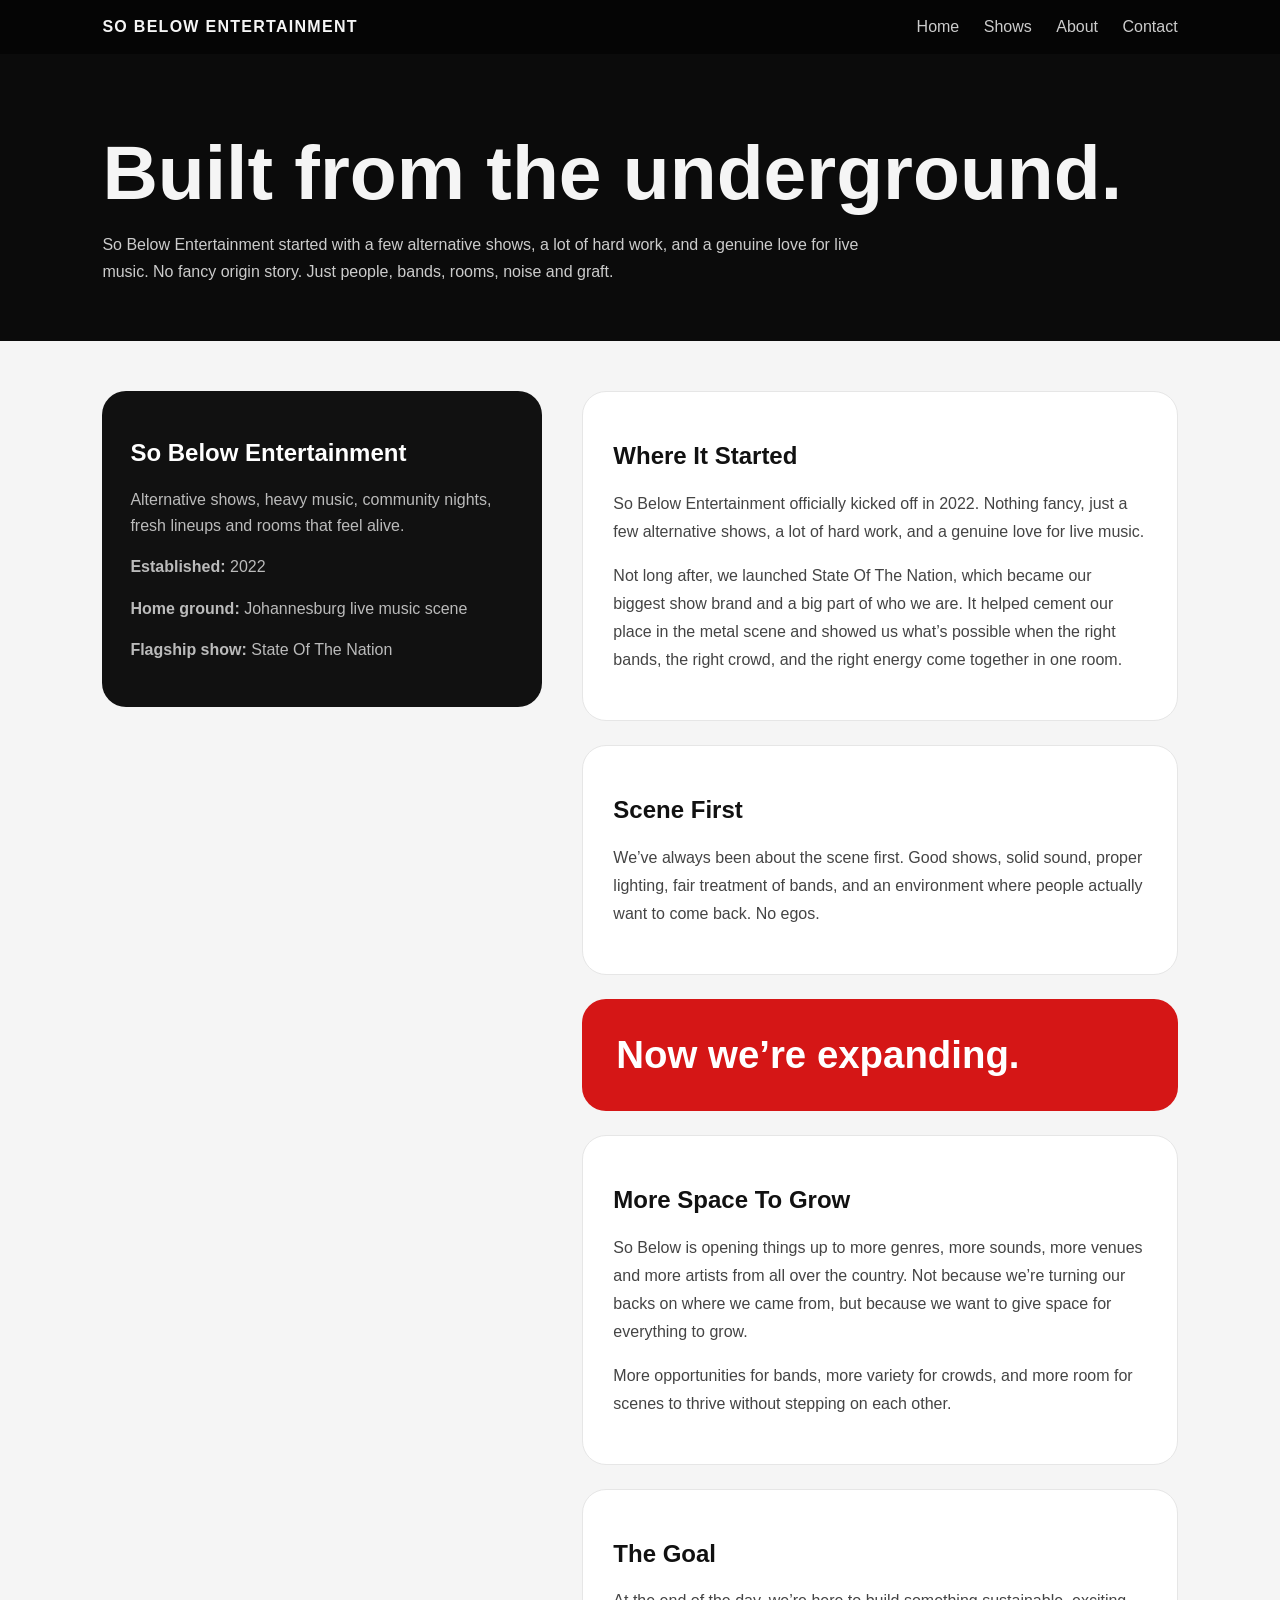
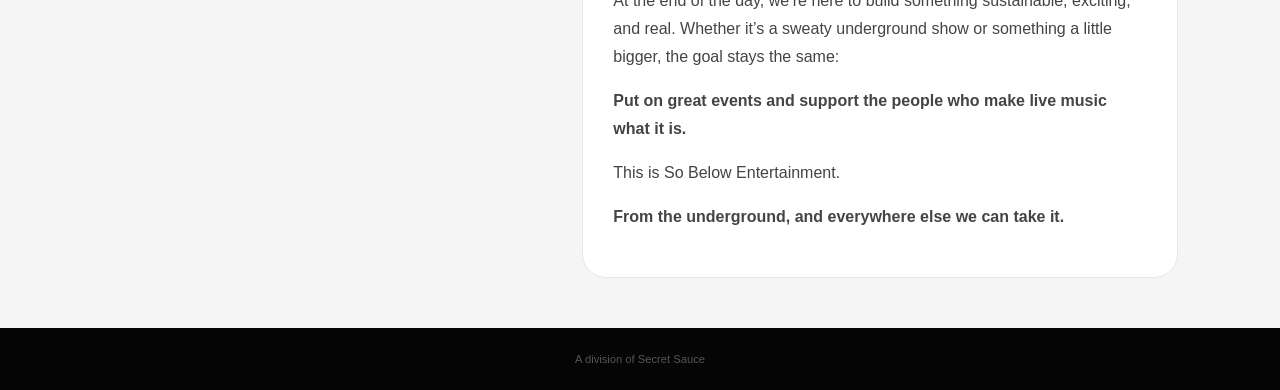
==== about.html @ 7dcecbab "Update about.html" ====
<!DOCTYPE html>
<html lang="en">
<head>
<meta charset="UTF-8">
<meta name="viewport" content="width=device-width, initial-scale=1.0">
<title>About | So Below Entertainment</title>

<link rel="icon" type="image/png" sizes="32x32" href="favicon-32x32.png">
<link rel="icon" type="image/png" sizes="16x16" href="favicon-16x16.png">
<link rel="shortcut icon" href="favicon.ico">

<style>
* { box-sizing: border-box; }

body {
  margin: 0;
  font-family: Arial, Helvetica, sans-serif;
  background: #0b0b0b;
  color: #f5f5f5;
}

.nav {
  padding: 18px 8%;
  display: flex;
  justify-content: space-between;
  align-items: center;
  background: #050505;
}

.nav strong {
  letter-spacing: 0.08em;
}

.nav a {
  color: #ccc;
  margin-left: 20px;
  text-decoration: none;
}

.nav a:hover { color: white; }

.about-hero {
  padding: 80px 8% 40px;
}

.about-hero h1 {
  font-size: clamp(2.5rem, 6vw, 5rem);
  line-height: 1;
  margin: 0 0 20px;
}

.about-hero p {
  max-width: 760px;
  color: #ccc;
  line-height: 1.7;
}

.about-wrap {
  padding: 50px 8%;
  display: grid;
  grid-template-columns: 0.85fr 1.15fr;
  gap: 40px;
  background: #f5f5f5;
  color: #111;
}

.about-side {
  background: #111;
  color: white;
  padding: 28px;
  border-radius: 24px;
  align-self: start;
  position: sticky;
  top: 30px;
}

.about-side p {
  color: #bbb;
  line-height: 1.6;
}

.about-content {
  display: grid;
  gap: 24px;
}

.story-card {
  background: white;
  padding: 30px;
  border-radius: 24px;
  border: 1px solid #e6e6e6;
}

.story-card p {
  color: #444;
  line-height: 1.75;
}

.statement {
  padding: 34px;
  border-radius: 24px;
  background: #d51616;
  color: white;
  font-size: clamp(1.5rem, 3vw, 2.5rem);
  font-weight: 900;
}

.footer {
  padding: 25px 8%;
  background: #050505;
  text-align: center;
}

.secret {
  font-size: 0.7rem;
  color: #555;
}

@media (max-width: 850px) {
  .nav {
    flex-direction: column;
    gap: 10px;
    text-align: center;
    padding: 14px 5%;
  }

  .nav nav {
    display: flex;
    justify-content: center;
    flex-wrap: wrap;
    gap: 12px;
  }

  .nav a {
    margin: 0;
  }

  .about-hero {
    padding: 55px 5% 30px;
  }

  .about-wrap {
    grid-template-columns: 1fr;
    padding: 40px 5%;
  }

  .about-side {
    position: static;
  }

  .story-card {
    padding: 20px;
  }
}
</style>
</head>

<body>

<header class="nav">
  <strong>SO BELOW ENTERTAINMENT</strong>
  <nav>
    <a href="index.html">Home</a>
    <a href="shows.html">Shows</a>
    <a href="about.html">About</a>
    <a href="contact.html">Contact</a>
  </nav>
</header>

<section class="about-hero">
  <h1>Built from the underground.</h1>
  <p>
    So Below Entertainment started with a few alternative shows, a lot of hard work,
    and a genuine love for live music. No fancy origin story. Just people, bands,
    rooms, noise and graft.
  </p>
</section>

<main class="about-wrap">

  <aside class="about-side">
    <h2>So Below Entertainment</h2>
    <p>Alternative shows, heavy music, community nights, fresh lineups and rooms that feel alive.</p>
    <p><strong>Established:</strong> 2022</p>
    <p><strong>Home ground:</strong> Johannesburg live music scene</p>
    <p><strong>Flagship show:</strong> State Of The Nation</p>
  </aside>

  <section class="about-content">

    <article class="story-card">
      <h2>Where It Started</h2>
      <p>
        So Below Entertainment officially kicked off in 2022. Nothing fancy, just a few alternative shows, a lot of hard work, and a genuine love for live music.
      </p>
      <p>
        Not long after, we launched State Of The Nation, which became our biggest show brand and a big part of who we are. It helped cement our place in the metal scene and showed us what’s possible when the right bands, the right crowd, and the right energy come together in one room.
      </p>
    </article>

    <article class="story-card">
      <h2>Scene First</h2>
      <p>
        We’ve always been about the scene first. Good shows, solid sound, proper lighting, fair treatment of bands, and an environment where people actually want to come back. No egos.
      </p>
    </article>

    <div class="statement">Now we’re expanding.</div>

    <article class="story-card">
      <h2>More Space To Grow</h2>
      <p>
        So Below is opening things up to more genres, more sounds, more venues and more artists from all over the country. Not because we’re turning our backs on where we came from, but because we want to give space for everything to grow.
      </p>
      <p>
        More opportunities for bands, more variety for crowds, and more room for scenes to thrive without stepping on each other.
      </p>
    </article>

    <article class="story-card">
      <h2>The Goal</h2>
      <p>
        At the end of the day, we’re here to build something sustainable, exciting, and real. Whether it’s a sweaty underground show or something a little bigger, the goal stays the same:
      </p>
      <p><strong>Put on great events and support the people who make live music what it is.</strong></p>
      <p>This is So Below Entertainment.</p>
      <p><strong>From the underground, and everywhere else we can take it.</strong></p>
    </article>

  </section>

</main>

<footer class="footer">
  <div class="secret">A division of Secret Sauce</div>
</footer>

</body>
</html>
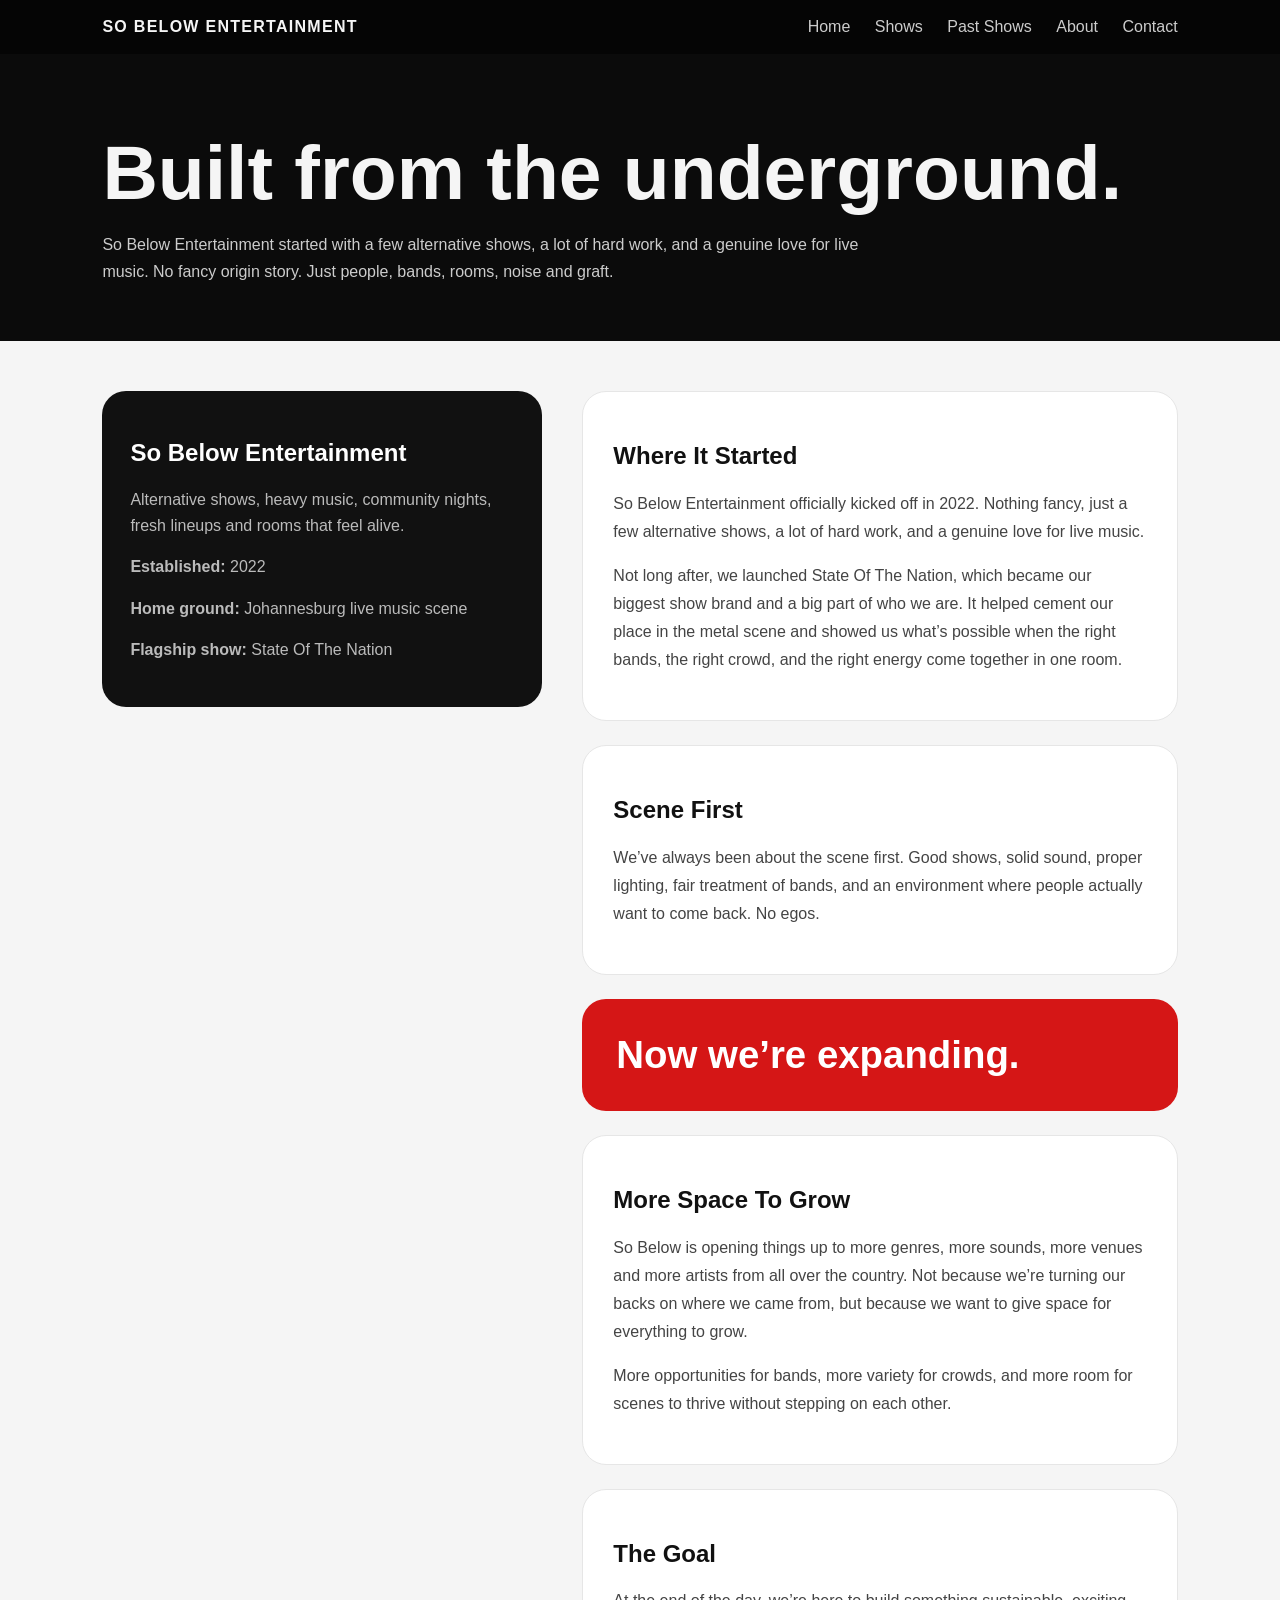
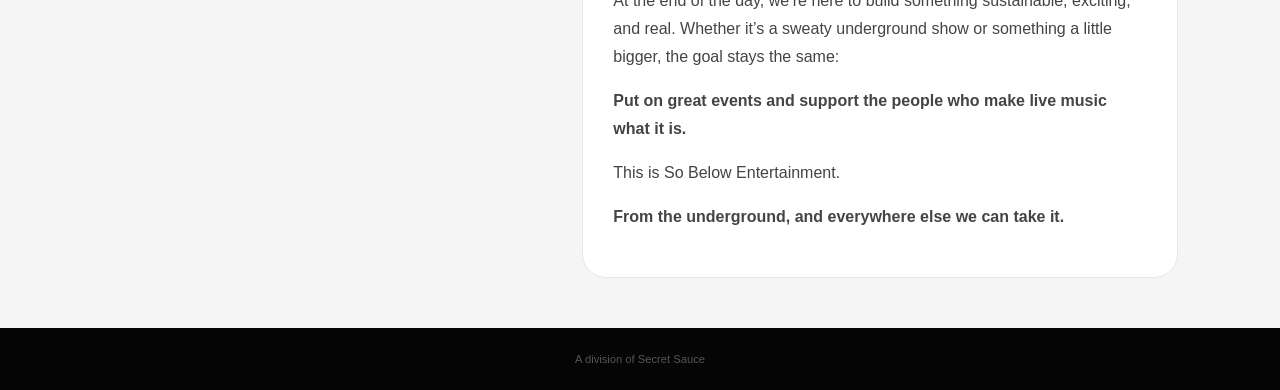
==== commit 63cbb919: "Update about.html" ====
--- a/about.html
+++ b/about.html
@@ -162,6 +162,7 @@
   <nav>
     <a href="index.html">Home</a>
     <a href="shows.html">Shows</a>
+    <a href="past-shows.html">Past Shows</a>
     <a href="about.html">About</a>
     <a href="contact.html">Contact</a>
   </nav>
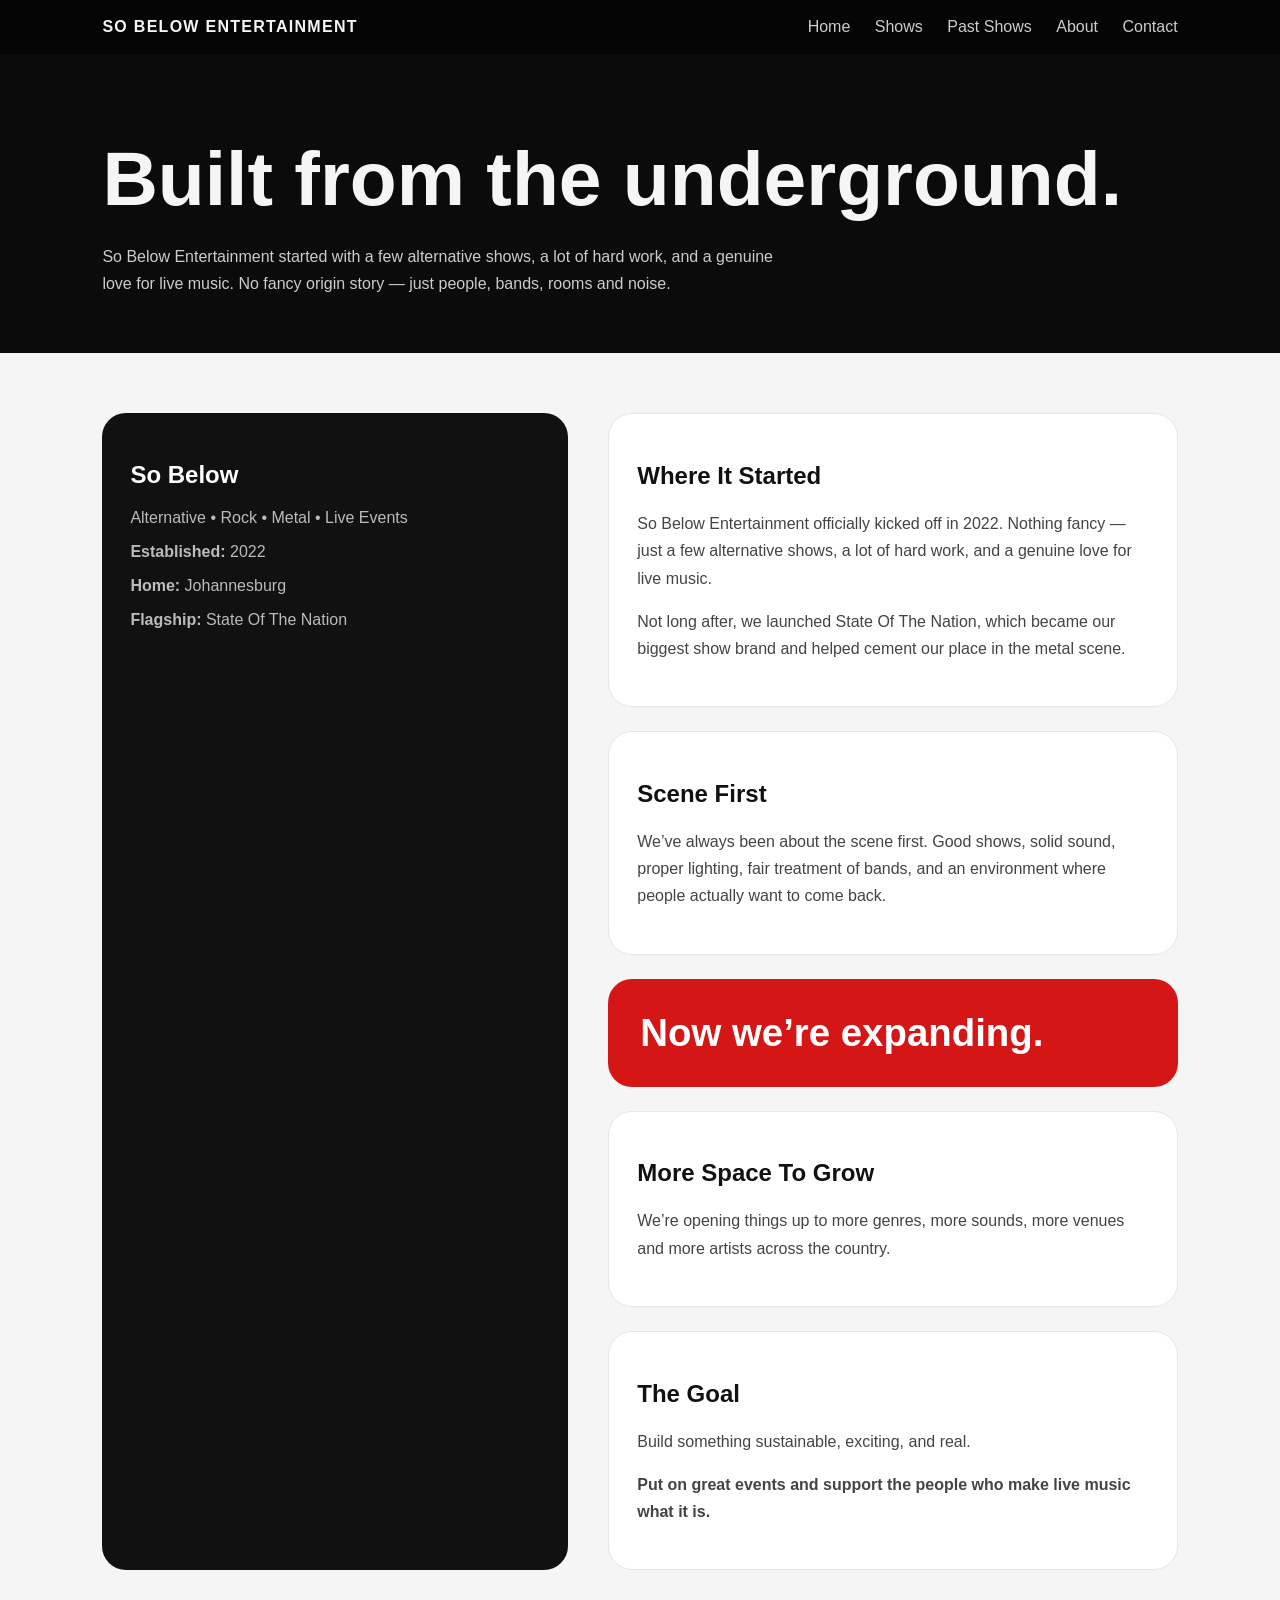
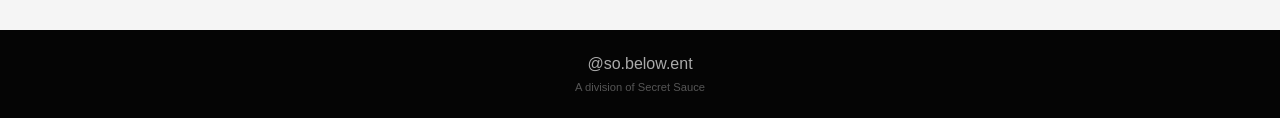
==== commit a70fa7ea: "Update about.html" ====
--- a/about.html
+++ b/about.html
@@ -5,9 +5,9 @@
 <meta name="viewport" content="width=device-width, initial-scale=1.0">
 <title>About | So Below Entertainment</title>
 
+<meta name="description" content="So Below Entertainment is a Johannesburg-based live music promoter focused on alternative, rock and metal events.">
+
 <link rel="icon" type="image/png" sizes="32x32" href="favicon-32x32.png">
-<link rel="icon" type="image/png" sizes="16x16" href="favicon-16x16.png">
-<link rel="shortcut icon" href="favicon.ico">
 
 <style>
 * { box-sizing: border-box; }
@@ -27,9 +27,7 @@
   background: #050505;
 }
 
-.nav strong {
-  letter-spacing: 0.08em;
-}
+.nav strong { letter-spacing: 0.08em; }
 
 .nav a {
   color: #ccc;
@@ -39,118 +37,104 @@
 
 .nav a:hover { color: white; }
 
-.about-hero {
+.hero {
   padding: 80px 8% 40px;
 }
 
-.about-hero h1 {
+.hero h1 {
   font-size: clamp(2.5rem, 6vw, 5rem);
-  line-height: 1;
   margin: 0 0 20px;
 }
 
-.about-hero p {
-  max-width: 760px;
+.hero p {
+  max-width: 700px;
   color: #ccc;
   line-height: 1.7;
 }
 
-.about-wrap {
-  padding: 50px 8%;
-  display: grid;
-  grid-template-columns: 0.85fr 1.15fr;
-  gap: 40px;
+.wrap {
+  padding: 60px 8%;
   background: #f5f5f5;
   color: #111;
-}
-
-.about-side {
+  display: grid;
+  grid-template-columns: 0.9fr 1.1fr;
+  gap: 40px;
+}
+
+.side {
   background: #111;
   color: white;
   padding: 28px;
   border-radius: 24px;
-  align-self: start;
   position: sticky;
   top: 30px;
 }
 
-.about-side p {
-  color: #bbb;
-  line-height: 1.6;
-}
-
-.about-content {
+.side p { color: #bbb; }
+
+.content {
   display: grid;
   gap: 24px;
 }
 
-.story-card {
+.card {
   background: white;
-  padding: 30px;
+  padding: 28px;
   border-radius: 24px;
   border: 1px solid #e6e6e6;
 }
 
-.story-card p {
+.card p {
   color: #444;
-  line-height: 1.75;
+  line-height: 1.7;
 }
 
 .statement {
-  padding: 34px;
-  border-radius: 24px;
   background: #d51616;
   color: white;
+  padding: 32px;
+  border-radius: 24px;
   font-size: clamp(1.5rem, 3vw, 2.5rem);
   font-weight: 900;
 }
 
 .footer {
-  padding: 25px 8%;
+  padding: 25px;
   background: #050505;
   text-align: center;
+}
+
+.footer a {
+  color: #aaa;
+  text-decoration: none;
 }
 
 .secret {
   font-size: 0.7rem;
   color: #555;
-}
-
-@media (max-width: 850px) {
+  margin-top: 8px;
+}
+
+@media(max-width:850px){
   .nav {
     flex-direction: column;
     gap: 10px;
     text-align: center;
-    padding: 14px 5%;
   }
 
   .nav nav {
     display: flex;
+    flex-wrap: wrap;
     justify-content: center;
-    flex-wrap: wrap;
-    gap: 12px;
+    gap: 14px;
   }
 
-  .nav a {
-    margin: 0;
-  }
-
-  .about-hero {
-    padding: 55px 5% 30px;
-  }
-
-  .about-wrap {
+  .wrap {
     grid-template-columns: 1fr;
     padding: 40px 5%;
   }
 
-  .about-side {
-    position: static;
-  }
-
-  .story-card {
-    padding: 20px;
-  }
+  .side { position: static; }
 }
 </style>
 </head>
@@ -168,71 +152,69 @@
   </nav>
 </header>
 
-<section class="about-hero">
+<section class="hero">
   <h1>Built from the underground.</h1>
   <p>
     So Below Entertainment started with a few alternative shows, a lot of hard work,
-    and a genuine love for live music. No fancy origin story. Just people, bands,
-    rooms, noise and graft.
+    and a genuine love for live music. No fancy origin story — just people, bands,
+    rooms and noise.
   </p>
 </section>
 
-<main class="about-wrap">
-
-  <aside class="about-side">
-    <h2>So Below Entertainment</h2>
-    <p>Alternative shows, heavy music, community nights, fresh lineups and rooms that feel alive.</p>
+<main class="wrap">
+
+  <aside class="side">
+    <h2>So Below</h2>
+    <p>Alternative • Rock • Metal • Live Events</p>
     <p><strong>Established:</strong> 2022</p>
-    <p><strong>Home ground:</strong> Johannesburg live music scene</p>
-    <p><strong>Flagship show:</strong> State Of The Nation</p>
+    <p><strong>Home:</strong> Johannesburg</p>
+    <p><strong>Flagship:</strong> State Of The Nation</p>
   </aside>
 
-  <section class="about-content">
-
-    <article class="story-card">
+  <section class="content">
+
+    <div class="card">
       <h2>Where It Started</h2>
       <p>
-        So Below Entertainment officially kicked off in 2022. Nothing fancy, just a few alternative shows, a lot of hard work, and a genuine love for live music.
-      </p>
-      <p>
-        Not long after, we launched State Of The Nation, which became our biggest show brand and a big part of who we are. It helped cement our place in the metal scene and showed us what’s possible when the right bands, the right crowd, and the right energy come together in one room.
-      </p>
-    </article>
-
-    <article class="story-card">
+        So Below Entertainment officially kicked off in 2022. Nothing fancy — just a few alternative shows, a lot of hard work, and a genuine love for live music.
+      </p>
+      <p>
+        Not long after, we launched State Of The Nation, which became our biggest show brand and helped cement our place in the metal scene.
+      </p>
+    </div>
+
+    <div class="card">
       <h2>Scene First</h2>
       <p>
-        We’ve always been about the scene first. Good shows, solid sound, proper lighting, fair treatment of bands, and an environment where people actually want to come back. No egos.
-      </p>
-    </article>
-
-    <div class="statement">Now we’re expanding.</div>
-
-    <article class="story-card">
+        We’ve always been about the scene first. Good shows, solid sound, proper lighting, fair treatment of bands, and an environment where people actually want to come back.
+      </p>
+    </div>
+
+    <div class="statement">
+      Now we’re expanding.
+    </div>
+
+    <div class="card">
       <h2>More Space To Grow</h2>
       <p>
-        So Below is opening things up to more genres, more sounds, more venues and more artists from all over the country. Not because we’re turning our backs on where we came from, but because we want to give space for everything to grow.
-      </p>
-      <p>
-        More opportunities for bands, more variety for crowds, and more room for scenes to thrive without stepping on each other.
-      </p>
-    </article>
-
-    <article class="story-card">
+        We’re opening things up to more genres, more sounds, more venues and more artists across the country.
+      </p>
+    </div>
+
+    <div class="card">
       <h2>The Goal</h2>
       <p>
-        At the end of the day, we’re here to build something sustainable, exciting, and real. Whether it’s a sweaty underground show or something a little bigger, the goal stays the same:
+        Build something sustainable, exciting, and real.
       </p>
       <p><strong>Put on great events and support the people who make live music what it is.</strong></p>
-      <p>This is So Below Entertainment.</p>
-      <p><strong>From the underground, and everywhere else we can take it.</strong></p>
-    </article>
+    </div>
 
   </section>
 
 </main>
 
 <footer class="footer">
+  <a href="https://www.instagram.com/so.below.ent/" target="_blank">@so.below.ent</a>
   <div class="secret">A division of Secret Sauce</div>
 </footer>
 
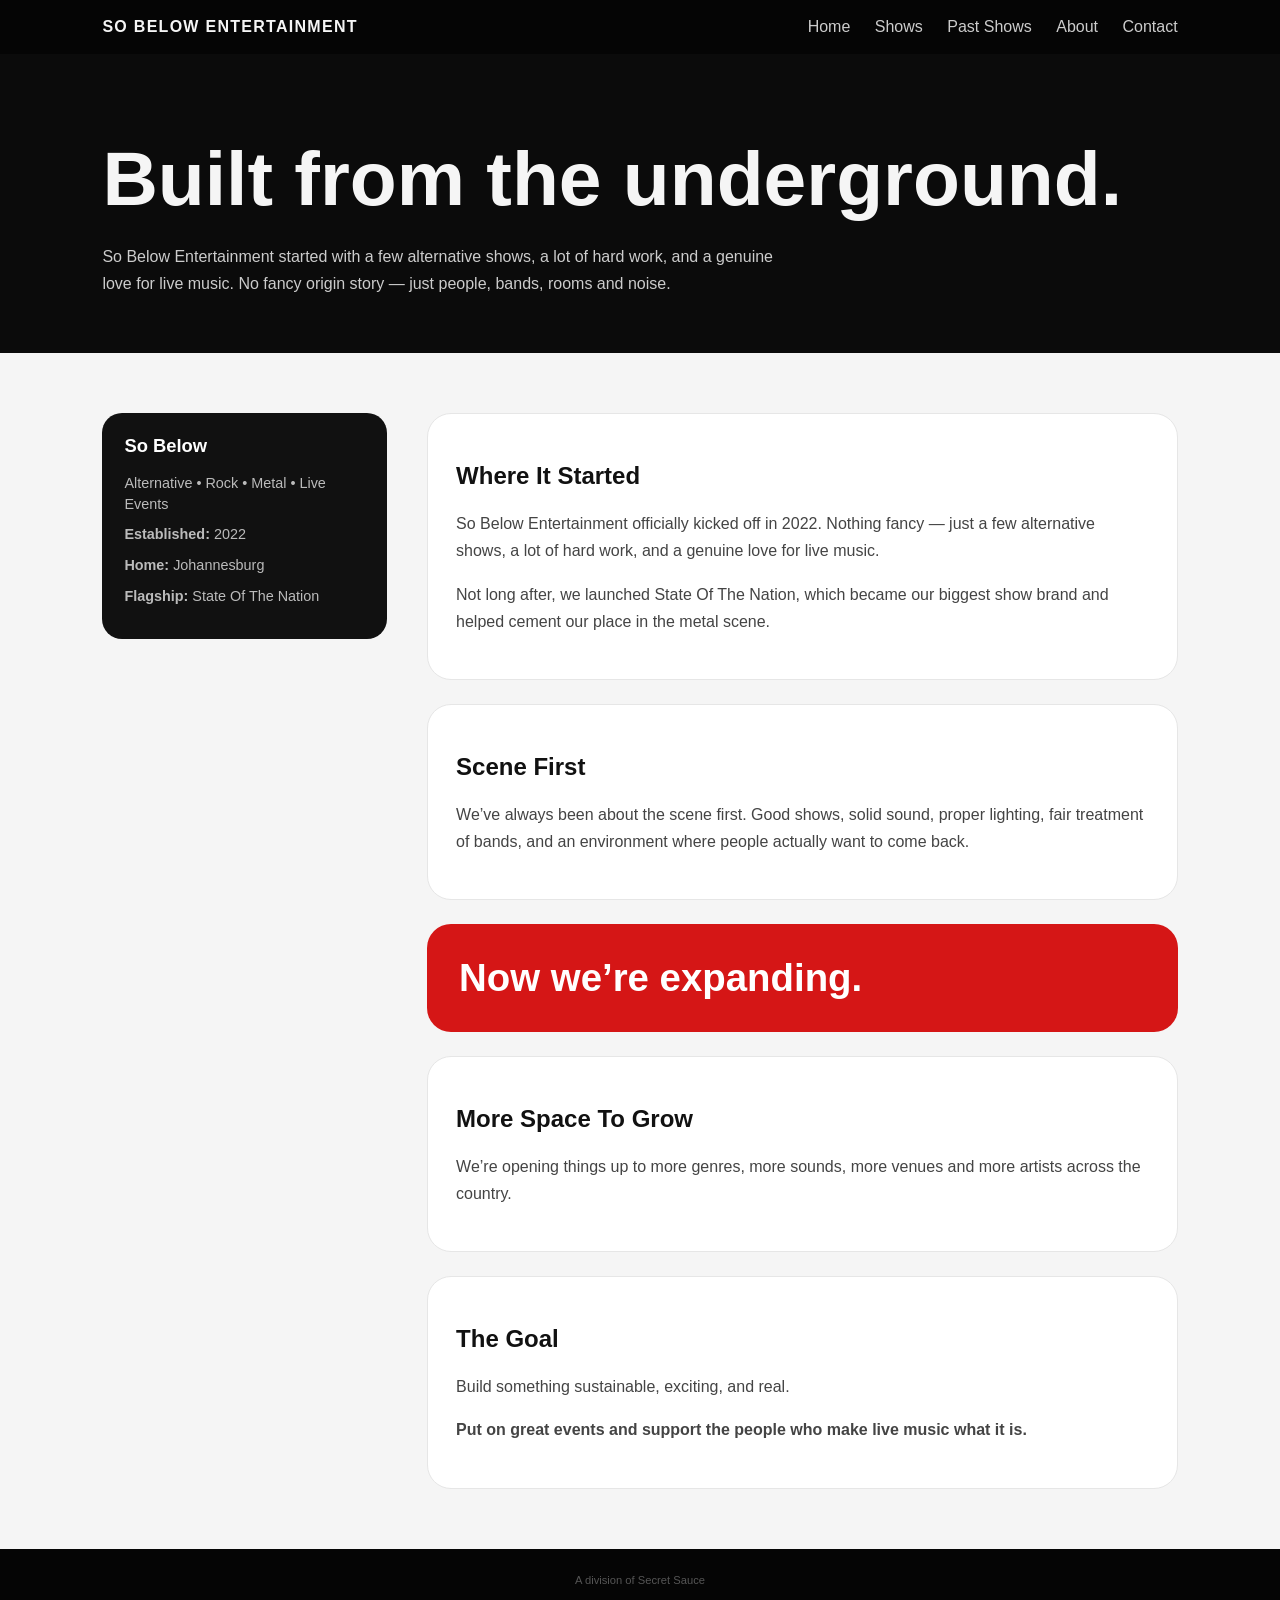
==== commit 8d9df246: "Update about.html" ====
--- a/about.html
+++ b/about.html
@@ -57,20 +57,31 @@
   background: #f5f5f5;
   color: #111;
   display: grid;
-  grid-template-columns: 0.9fr 1.1fr;
+  grid-template-columns: 0.55fr 1.45fr;
   gap: 40px;
 }
 
 .side {
   background: #111;
   color: white;
-  padding: 28px;
-  border-radius: 24px;
+  padding: 22px;
+  border-radius: 20px;
+  align-self: start;
   position: sticky;
   top: 30px;
 }
 
-.side p { color: #bbb; }
+.side h2 {
+  font-size: 1.15rem;
+  margin-top: 0;
+}
+
+.side p {
+  color: #bbb;
+  font-size: 0.9rem;
+  line-height: 1.45;
+  margin: 10px 0;
+}
 
 .content {
   display: grid;
@@ -104,15 +115,9 @@
   text-align: center;
 }
 
-.footer a {
-  color: #aaa;
-  text-decoration: none;
-}
-
 .secret {
   font-size: 0.7rem;
   color: #555;
-  margin-top: 8px;
 }
 
 @media(max-width:850px){
@@ -129,12 +134,22 @@
     gap: 14px;
   }
 
+  .nav a {
+    margin: 0;
+  }
+
+  .hero {
+    padding: 55px 5% 30px;
+  }
+
   .wrap {
     grid-template-columns: 1fr;
     padding: 40px 5%;
   }
 
-  .side { position: static; }
+  .side {
+    position: static;
+  }
 }
 </style>
 </head>
@@ -214,7 +229,6 @@
 </main>
 
 <footer class="footer">
-  <a href="https://www.instagram.com/so.below.ent/" target="_blank">@so.below.ent</a>
   <div class="secret">A division of Secret Sauce</div>
 </footer>
 
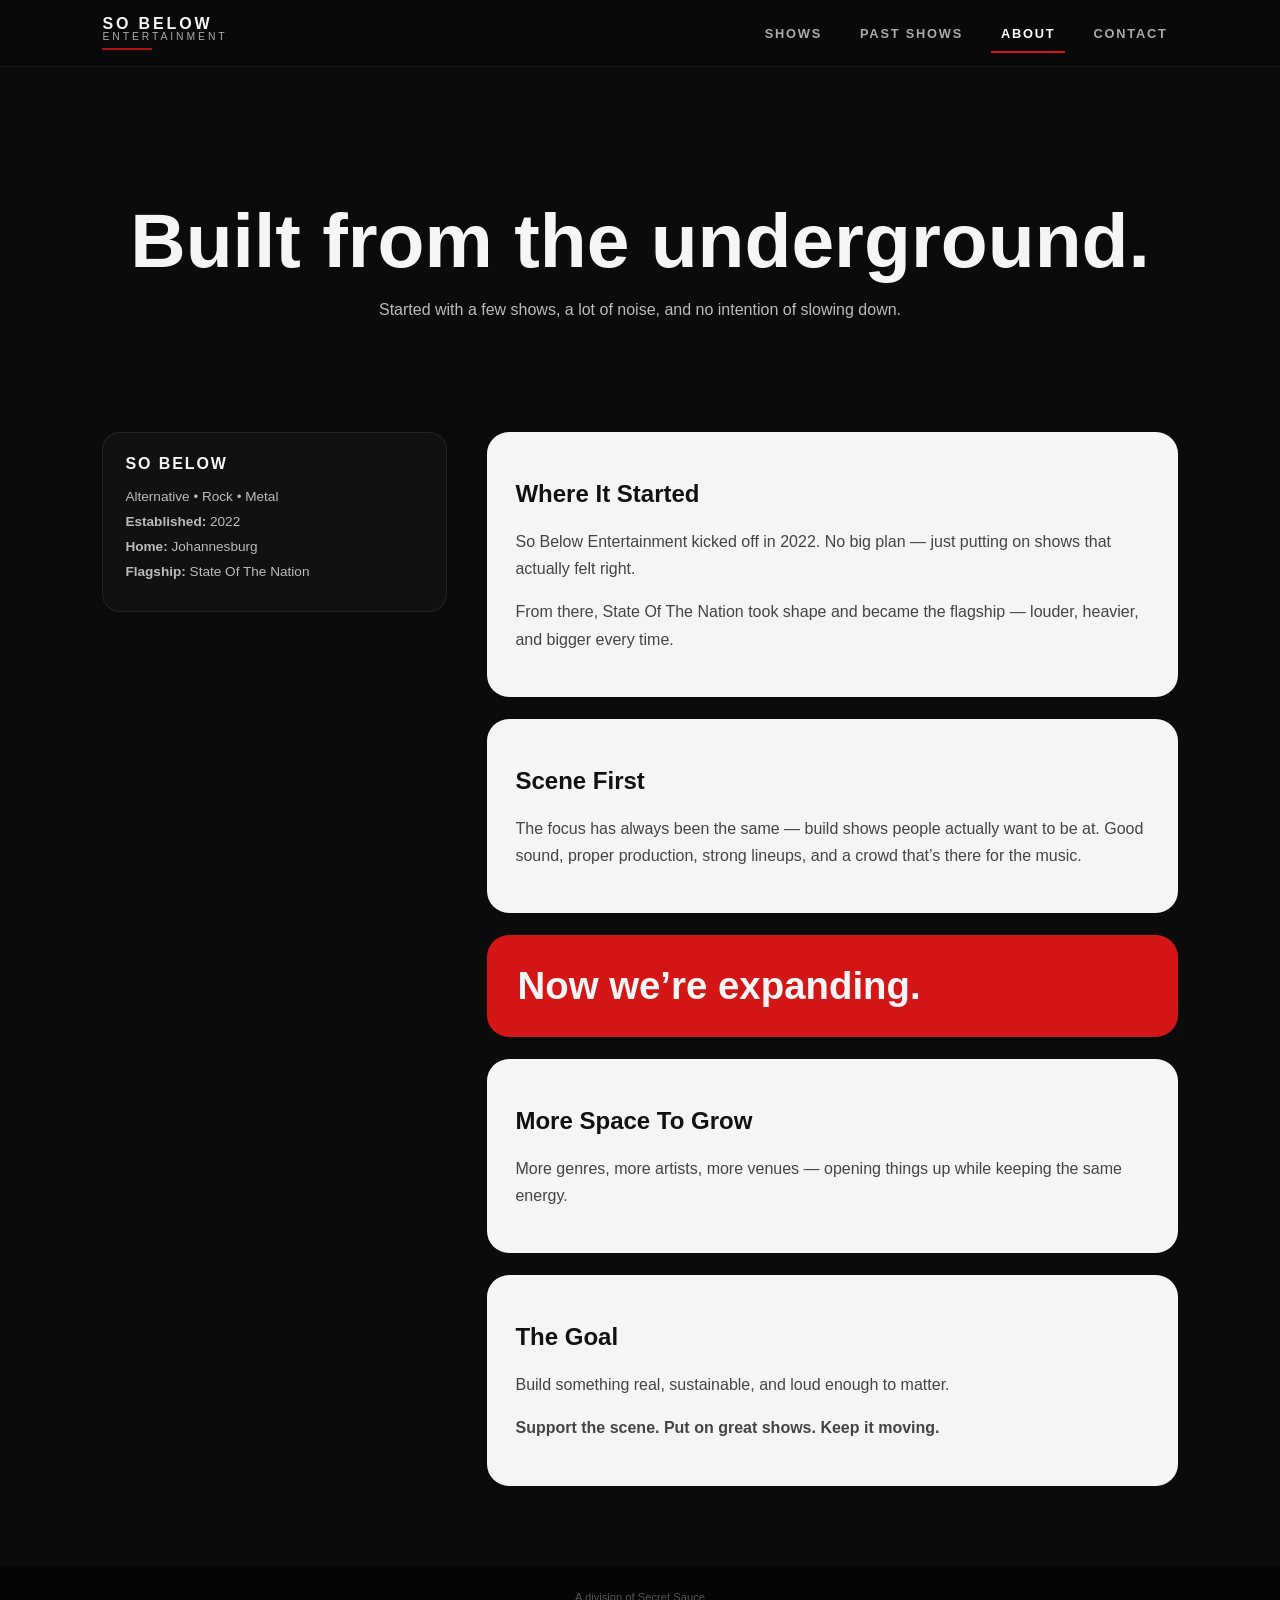
==== commit abced850: "Update about.html" ====
--- a/about.html
+++ b/about.html
@@ -19,80 +19,155 @@
   color: #f5f5f5;
 }
 
+/* NAV */
 .nav {
-  padding: 18px 8%;
+  position: fixed;
+  top: 0;
+  width: 100%;
+  padding: 16px 8%;
   display: flex;
   justify-content: space-between;
   align-items: center;
-  background: #050505;
-}
-
-.nav strong { letter-spacing: 0.08em; }
+
+  background: rgba(10,10,10,0.85);
+  backdrop-filter: blur(10px);
+  border-bottom: 1px solid rgba(255,255,255,0.06);
+
+  z-index: 100;
+}
+
+.brand {
+  display: flex;
+  flex-direction: column;
+  line-height: 1;
+  cursor: pointer;
+}
+
+.brand .so {
+  font-size: 1rem;
+  letter-spacing: 0.18em;
+  font-weight: 900;
+}
+
+.brand .ent {
+  font-size: 0.65rem;
+  letter-spacing: 0.28em;
+  color: #aaa;
+}
+
+.brand::after {
+  content: "";
+  margin-top: 6px;
+  width: 40%;
+  height: 2px;
+  background: #d51616;
+  opacity: 0.8;
+}
+
+.nav nav {
+  display: flex;
+  gap: 18px;
+}
 
 .nav a {
-  color: #ccc;
-  margin-left: 20px;
+  position: relative;
+  padding: 8px 10px;
+  color: #aaa;
   text-decoration: none;
-}
-
-.nav a:hover { color: white; }
-
+  font-size: 0.8rem;
+  letter-spacing: 0.14em;
+  text-transform: uppercase;
+  font-weight: 700;
+  transition: 0.2s ease;
+}
+
+.nav a::after {
+  content: "";
+  position: absolute;
+  left: 0;
+  bottom: -4px;
+  width: 0%;
+  height: 2px;
+  background: #d51616;
+  transition: 0.25s ease;
+}
+
+.nav a:hover {
+  color: white;
+}
+
+.nav a:hover::after {
+  width: 100%;
+}
+
+.nav a.active {
+  color: white;
+}
+
+.nav a.active::after {
+  width: 100%;
+}
+
+/* HERO */
 .hero {
-  padding: 80px 8% 40px;
+  padding: 140px 8% 60px;
+  text-align: center;
 }
 
 .hero h1 {
-  font-size: clamp(2.5rem, 6vw, 5rem);
-  margin: 0 0 20px;
+  font-size: clamp(2.8rem, 6vw, 5rem);
+  margin-bottom: 20px;
+  line-height: 0.95;
 }
 
 .hero p {
   max-width: 700px;
-  color: #ccc;
-  line-height: 1.7;
-}
-
+  margin: auto;
+  color: #bbb;
+  line-height: 1.6;
+}
+
+/* CONTENT */
 .wrap {
-  padding: 60px 8%;
+  padding: 50px 8% 80px;
+  display: grid;
+  grid-template-columns: 1fr 2fr;
+  gap: 40px;
+}
+
+/* SIDE BLOCK (FIXED SMALLER) */
+.side {
+  background: #111;
+  padding: 22px;
+  border-radius: 18px;
+  border: 1px solid rgba(255,255,255,0.08);
+  height: fit-content;
+}
+
+.side h3 {
+  margin-top: 0;
+  font-size: 1rem;
+  letter-spacing: 0.12em;
+  text-transform: uppercase;
+}
+
+.side p {
+  color: #bbb;
+  font-size: 0.85rem;
+  margin: 10px 0;
+}
+
+/* MAIN CONTENT */
+.content {
+  display: grid;
+  gap: 22px;
+}
+
+.card {
   background: #f5f5f5;
   color: #111;
-  display: grid;
-  grid-template-columns: 0.55fr 1.45fr;
-  gap: 40px;
-}
-
-.side {
-  background: #111;
-  color: white;
-  padding: 22px;
-  border-radius: 20px;
-  align-self: start;
-  position: sticky;
-  top: 30px;
-}
-
-.side h2 {
-  font-size: 1.15rem;
-  margin-top: 0;
-}
-
-.side p {
-  color: #bbb;
-  font-size: 0.9rem;
-  line-height: 1.45;
-  margin: 10px 0;
-}
-
-.content {
-  display: grid;
-  gap: 24px;
-}
-
-.card {
-  background: white;
   padding: 28px;
-  border-radius: 24px;
-  border: 1px solid #e6e6e6;
+  border-radius: 22px;
 }
 
 .card p {
@@ -100,15 +175,17 @@
   line-height: 1.7;
 }
 
+/* STATEMENT */
 .statement {
   background: #d51616;
-  color: white;
-  padding: 32px;
-  border-radius: 24px;
-  font-size: clamp(1.5rem, 3vw, 2.5rem);
+  padding: 30px;
+  border-radius: 22px;
+  font-size: clamp(1.6rem, 3vw, 2.6rem);
   font-weight: 900;
-}
-
+  line-height: 1.1;
+}
+
+/* FOOTER */
 .footer {
   padding: 25px;
   background: #050505;
@@ -120,26 +197,27 @@
   color: #555;
 }
 
+/* MOBILE */
 @media(max-width:850px){
+
   .nav {
     flex-direction: column;
     gap: 10px;
+    padding: 14px 5%;
     text-align: center;
   }
 
+  .brand {
+    align-items: center;
+  }
+
+  .brand::after {
+    width: 60%;
+  }
+
   .nav nav {
-    display: flex;
     flex-wrap: wrap;
     justify-content: center;
-    gap: 14px;
-  }
-
-  .nav a {
-    margin: 0;
-  }
-
-  .hero {
-    padding: 55px 5% 30px;
   }
 
   .wrap {
@@ -147,8 +225,8 @@
     padding: 40px 5%;
   }
 
-  .side {
-    position: static;
+  .hero {
+    padding: 110px 6% 40px;
   }
 }
 </style>
@@ -157,12 +235,15 @@
 <body>
 
 <header class="nav">
-  <strong>SO BELOW ENTERTAINMENT</strong>
+  <div class="brand" onclick="location.href='index.html'">
+    <span class="so">SO BELOW</span>
+    <span class="ent">ENTERTAINMENT</span>
+  </div>
+
   <nav>
-    <a href="index.html">Home</a>
     <a href="shows.html">Shows</a>
     <a href="past-shows.html">Past Shows</a>
-    <a href="about.html">About</a>
+    <a href="about.html" class="active">About</a>
     <a href="contact.html">Contact</a>
   </nav>
 </header>
@@ -170,17 +251,15 @@
 <section class="hero">
   <h1>Built from the underground.</h1>
   <p>
-    So Below Entertainment started with a few alternative shows, a lot of hard work,
-    and a genuine love for live music. No fancy origin story — just people, bands,
-    rooms and noise.
+    Started with a few shows, a lot of noise, and no intention of slowing down.
   </p>
 </section>
 
 <main class="wrap">
 
   <aside class="side">
-    <h2>So Below</h2>
-    <p>Alternative • Rock • Metal • Live Events</p>
+    <h3>So Below</h3>
+    <p>Alternative • Rock • Metal</p>
     <p><strong>Established:</strong> 2022</p>
     <p><strong>Home:</strong> Johannesburg</p>
     <p><strong>Flagship:</strong> State Of The Nation</p>
@@ -191,17 +270,18 @@
     <div class="card">
       <h2>Where It Started</h2>
       <p>
-        So Below Entertainment officially kicked off in 2022. Nothing fancy — just a few alternative shows, a lot of hard work, and a genuine love for live music.
-      </p>
-      <p>
-        Not long after, we launched State Of The Nation, which became our biggest show brand and helped cement our place in the metal scene.
+        So Below Entertainment kicked off in 2022. No big plan — just putting on shows that actually felt right.
+      </p>
+      <p>
+        From there, State Of The Nation took shape and became the flagship — louder, heavier, and bigger every time.
       </p>
     </div>
 
     <div class="card">
       <h2>Scene First</h2>
       <p>
-        We’ve always been about the scene first. Good shows, solid sound, proper lighting, fair treatment of bands, and an environment where people actually want to come back.
+        The focus has always been the same — build shows people actually want to be at.
+        Good sound, proper production, strong lineups, and a crowd that’s there for the music.
       </p>
     </div>
 
@@ -212,16 +292,16 @@
     <div class="card">
       <h2>More Space To Grow</h2>
       <p>
-        We’re opening things up to more genres, more sounds, more venues and more artists across the country.
+        More genres, more artists, more venues — opening things up while keeping the same energy.
       </p>
     </div>
 
     <div class="card">
       <h2>The Goal</h2>
       <p>
-        Build something sustainable, exciting, and real.
-      </p>
-      <p><strong>Put on great events and support the people who make live music what it is.</strong></p>
+        Build something real, sustainable, and loud enough to matter.
+      </p>
+      <p><strong>Support the scene. Put on great shows. Keep it moving.</strong></p>
     </div>
 
   </section>
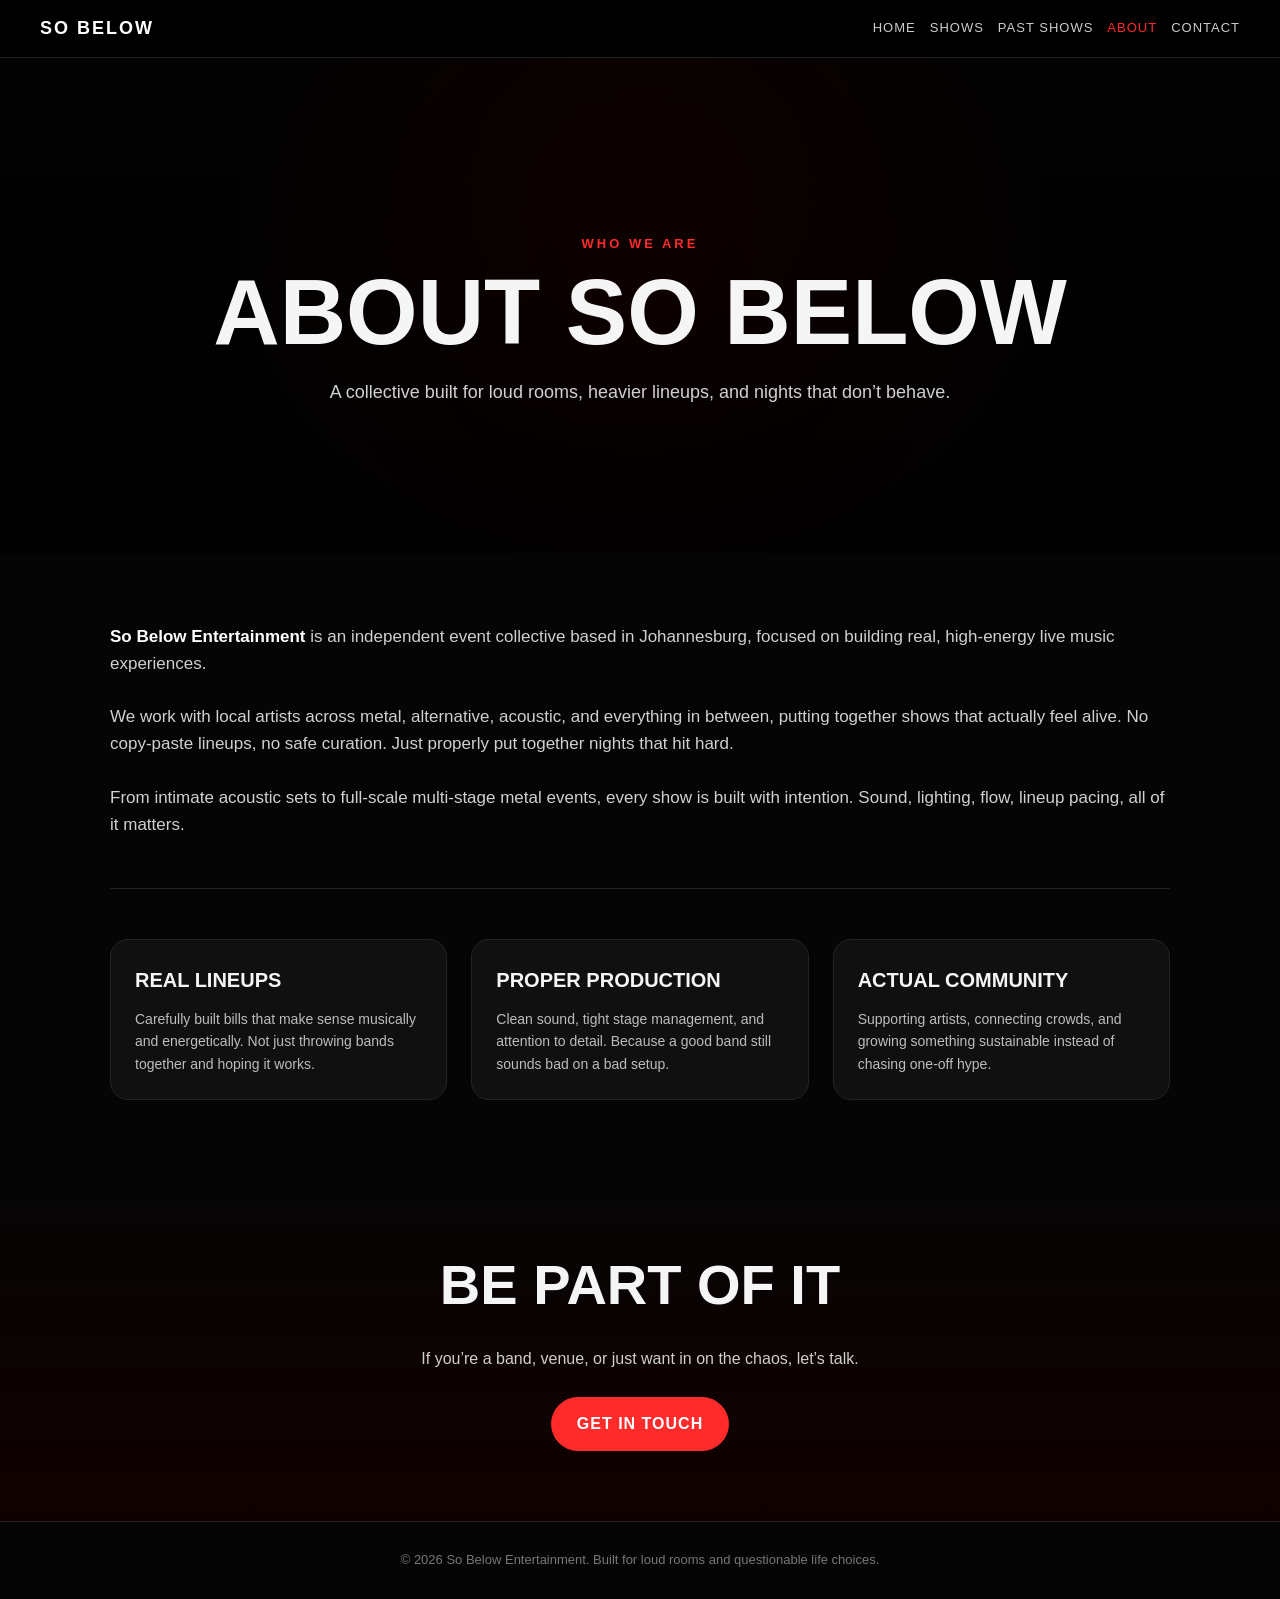
==== commit 86e5a647: "Update about.html" ====
--- a/about.html
+++ b/about.html
@@ -1,316 +1,334 @@
 <!DOCTYPE html>
 <html lang="en">
 <head>
-<meta charset="UTF-8">
-<meta name="viewport" content="width=device-width, initial-scale=1.0">
-<title>About | So Below Entertainment</title>
-
-<meta name="description" content="So Below Entertainment is a Johannesburg-based live music promoter focused on alternative, rock and metal events.">
-
-<link rel="icon" type="image/png" sizes="32x32" href="favicon-32x32.png">
-
-<style>
-* { box-sizing: border-box; }
-
-body {
-  margin: 0;
-  font-family: Arial, Helvetica, sans-serif;
-  background: #0b0b0b;
-  color: #f5f5f5;
-}
-
-/* NAV */
-.nav {
-  position: fixed;
-  top: 0;
-  width: 100%;
-  padding: 16px 8%;
-  display: flex;
-  justify-content: space-between;
-  align-items: center;
-
-  background: rgba(10,10,10,0.85);
-  backdrop-filter: blur(10px);
-  border-bottom: 1px solid rgba(255,255,255,0.06);
-
-  z-index: 100;
-}
-
-.brand {
-  display: flex;
-  flex-direction: column;
-  line-height: 1;
-  cursor: pointer;
-}
-
-.brand .so {
-  font-size: 1rem;
-  letter-spacing: 0.18em;
-  font-weight: 900;
-}
-
-.brand .ent {
-  font-size: 0.65rem;
-  letter-spacing: 0.28em;
-  color: #aaa;
-}
-
-.brand::after {
-  content: "";
-  margin-top: 6px;
-  width: 40%;
-  height: 2px;
-  background: #d51616;
-  opacity: 0.8;
-}
-
-.nav nav {
-  display: flex;
-  gap: 18px;
-}
-
-.nav a {
-  position: relative;
-  padding: 8px 10px;
-  color: #aaa;
-  text-decoration: none;
-  font-size: 0.8rem;
-  letter-spacing: 0.14em;
-  text-transform: uppercase;
-  font-weight: 700;
-  transition: 0.2s ease;
-}
-
-.nav a::after {
-  content: "";
-  position: absolute;
-  left: 0;
-  bottom: -4px;
-  width: 0%;
-  height: 2px;
-  background: #d51616;
-  transition: 0.25s ease;
-}
-
-.nav a:hover {
-  color: white;
-}
-
-.nav a:hover::after {
-  width: 100%;
-}
-
-.nav a.active {
-  color: white;
-}
-
-.nav a.active::after {
-  width: 100%;
-}
-
-/* HERO */
-.hero {
-  padding: 140px 8% 60px;
-  text-align: center;
-}
-
-.hero h1 {
-  font-size: clamp(2.8rem, 6vw, 5rem);
-  margin-bottom: 20px;
-  line-height: 0.95;
-}
-
-.hero p {
-  max-width: 700px;
-  margin: auto;
-  color: #bbb;
-  line-height: 1.6;
-}
-
-/* CONTENT */
-.wrap {
-  padding: 50px 8% 80px;
-  display: grid;
-  grid-template-columns: 1fr 2fr;
-  gap: 40px;
-}
-
-/* SIDE BLOCK (FIXED SMALLER) */
-.side {
-  background: #111;
-  padding: 22px;
-  border-radius: 18px;
-  border: 1px solid rgba(255,255,255,0.08);
-  height: fit-content;
-}
-
-.side h3 {
-  margin-top: 0;
-  font-size: 1rem;
-  letter-spacing: 0.12em;
-  text-transform: uppercase;
-}
-
-.side p {
-  color: #bbb;
-  font-size: 0.85rem;
-  margin: 10px 0;
-}
-
-/* MAIN CONTENT */
-.content {
-  display: grid;
-  gap: 22px;
-}
-
-.card {
-  background: #f5f5f5;
-  color: #111;
-  padding: 28px;
-  border-radius: 22px;
-}
-
-.card p {
-  color: #444;
-  line-height: 1.7;
-}
-
-/* STATEMENT */
-.statement {
-  background: #d51616;
-  padding: 30px;
-  border-radius: 22px;
-  font-size: clamp(1.6rem, 3vw, 2.6rem);
-  font-weight: 900;
-  line-height: 1.1;
-}
-
-/* FOOTER */
-.footer {
-  padding: 25px;
-  background: #050505;
-  text-align: center;
-}
-
-.secret {
-  font-size: 0.7rem;
-  color: #555;
-}
-
-/* MOBILE */
-@media(max-width:850px){
-
-  .nav {
-    flex-direction: column;
-    gap: 10px;
-    padding: 14px 5%;
-    text-align: center;
-  }
-
-  .brand {
-    align-items: center;
-  }
-
-  .brand::after {
-    width: 60%;
-  }
-
-  .nav nav {
-    flex-wrap: wrap;
-    justify-content: center;
-  }
-
-  .wrap {
-    grid-template-columns: 1fr;
-    padding: 40px 5%;
-  }
-
-  .hero {
-    padding: 110px 6% 40px;
-  }
-}
-</style>
+  <meta charset="UTF-8" />
+  <meta name="viewport" content="width=device-width, initial-scale=1.0" />
+  <title>About | So Below Entertainment</title>
+
+  <style>
+    * {
+      margin: 0;
+      padding: 0;
+      box-sizing: border-box;
+    }
+
+    body {
+      font-family: Arial, sans-serif;
+      background: #050505;
+      color: #f5f5f5;
+      line-height: 1.6;
+    }
+
+    a {
+      color: inherit;
+      text-decoration: none;
+    }
+
+    header {
+      position: sticky;
+      top: 0;
+      z-index: 1000;
+      background: rgba(0, 0, 0, 0.92);
+      border-bottom: 1px solid #222;
+      padding: 14px 20px;
+    }
+
+    .nav-wrap {
+      max-width: 1200px;
+      margin: auto;
+      display: flex;
+      align-items: center;
+      justify-content: space-between;
+      gap: 20px;
+    }
+
+    .logo {
+      font-weight: 900;
+      text-transform: uppercase;
+      letter-spacing: 2px;
+      font-size: 18px;
+      color: #fff;
+    }
+
+    nav {
+      display: flex;
+      gap: 14px;
+      flex-wrap: wrap;
+      justify-content: flex-end;
+    }
+
+    nav a {
+      font-size: 13px;
+      text-transform: uppercase;
+      letter-spacing: 1px;
+      color: #ccc;
+      transition: 0.2s ease;
+    }
+
+    nav a:hover,
+    nav a.active {
+      color: #ff2a2a;
+    }
+
+    .hero {
+      min-height: 55vh;
+      padding: 90px 20px 60px;
+      display: flex;
+      align-items: center;
+      justify-content: center;
+      text-align: center;
+      background:
+        linear-gradient(rgba(0,0,0,0.65), rgba(0,0,0,0.92)),
+        radial-gradient(circle at center, #3a0000, #050505 65%);
+    }
+
+    .hero-content {
+      max-width: 900px;
+    }
+
+    .eyebrow {
+      color: #ff2a2a;
+      text-transform: uppercase;
+      letter-spacing: 3px;
+      font-size: 13px;
+      font-weight: bold;
+      margin-bottom: 14px;
+    }
+
+    h1 {
+      font-size: clamp(42px, 8vw, 92px);
+      line-height: 0.95;
+      text-transform: uppercase;
+      margin-bottom: 22px;
+    }
+
+    .hero p {
+      max-width: 720px;
+      margin: auto;
+      color: #d0d0d0;
+      font-size: 18px;
+    }
+
+    .section {
+      max-width: 1100px;
+      margin: auto;
+      padding: 70px 20px;
+    }
+
+    .about-text {
+      font-size: 17px;
+      color: #d0d0d0;
+      margin-bottom: 26px;
+    }
+
+    .about-text strong {
+      color: #fff;
+    }
+
+    .divider {
+      height: 1px;
+      background: #222;
+      margin: 50px 0;
+    }
+
+    .pillars {
+      display: grid;
+      grid-template-columns: repeat(3, 1fr);
+      gap: 24px;
+      margin-top: 30px;
+    }
+
+    .pillar {
+      background: #101010;
+      border: 1px solid #242424;
+      border-radius: 18px;
+      padding: 24px;
+      transition: 0.25s ease;
+    }
+
+    .pillar:hover {
+      transform: translateY(-6px);
+      border-color: #ff2a2a;
+      box-shadow: 0 0 30px rgba(255, 42, 42, 0.14);
+    }
+
+    .pillar h3 {
+      text-transform: uppercase;
+      margin-bottom: 12px;
+      font-size: 20px;
+    }
+
+    .pillar p {
+      color: #bdbdbd;
+      font-size: 14px;
+    }
+
+    .cta {
+      text-align: center;
+      padding: 70px 20px;
+      background: linear-gradient(180deg, #050505, #120000);
+    }
+
+    .cta h2 {
+      text-transform: uppercase;
+      font-size: clamp(28px, 5vw, 56px);
+      margin-bottom: 16px;
+    }
+
+    .cta p {
+      color: #cfcfcf;
+      margin-bottom: 26px;
+    }
+
+    .button {
+      display: inline-block;
+      background: #ff2a2a;
+      color: #fff;
+      padding: 14px 26px;
+      border-radius: 999px;
+      text-transform: uppercase;
+      font-weight: bold;
+      letter-spacing: 1px;
+      transition: 0.2s ease;
+    }
+
+    .button:hover {
+      background: #fff;
+      color: #000;
+    }
+
+    footer {
+      border-top: 1px solid #222;
+      padding: 28px 20px;
+      text-align: center;
+      color: #777;
+      font-size: 13px;
+      background: #050505;
+    }
+
+    @media (max-width: 900px) {
+      .pillars {
+        grid-template-columns: 1fr;
+      }
+    }
+
+    @media (max-width: 650px) {
+      header {
+        padding: 12px 10px;
+      }
+
+      .nav-wrap {
+        flex-direction: column;
+        gap: 10px;
+      }
+
+      .logo {
+        font-size: 15px;
+      }
+
+      nav {
+        width: 100%;
+        justify-content: center;
+        gap: 10px;
+      }
+
+      nav a {
+        font-size: 11px;
+      }
+
+      .hero {
+        padding-top: 55px;
+      }
+
+      .section {
+        padding: 50px 16px;
+      }
+    }
+  </style>
 </head>
 
 <body>
 
-<header class="nav">
-  <div class="brand" onclick="location.href='index.html'">
-    <span class="so">SO BELOW</span>
-    <span class="ent">ENTERTAINMENT</span>
-  </div>
-
-  <nav>
-    <a href="shows.html">Shows</a>
-    <a href="past-shows.html">Past Shows</a>
-    <a href="about.html" class="active">About</a>
-    <a href="contact.html">Contact</a>
-  </nav>
-</header>
-
-<section class="hero">
-  <h1>Built from the underground.</h1>
-  <p>
-    Started with a few shows, a lot of noise, and no intention of slowing down.
-  </p>
-</section>
-
-<main class="wrap">
-
-  <aside class="side">
-    <h3>So Below</h3>
-    <p>Alternative • Rock • Metal</p>
-    <p><strong>Established:</strong> 2022</p>
-    <p><strong>Home:</strong> Johannesburg</p>
-    <p><strong>Flagship:</strong> State Of The Nation</p>
-  </aside>
-
-  <section class="content">
-
-    <div class="card">
-      <h2>Where It Started</h2>
-      <p>
-        So Below Entertainment kicked off in 2022. No big plan — just putting on shows that actually felt right.
+  <header>
+    <div class="nav-wrap">
+      <a class="logo" href="index.html">So Below</a>
+
+      <nav>
+        <a href="index.html">Home</a>
+        <a href="shows.html">Shows</a>
+        <a href="past-shows.html">Past Shows</a>
+        <a class="active" href="about.html">About</a>
+        <a href="contact.html">Contact</a>
+      </nav>
+    </div>
+  </header>
+
+  <main>
+
+    <section class="hero">
+      <div class="hero-content">
+        <div class="eyebrow">Who We Are</div>
+        <h1>About So Below</h1>
+        <p>
+          A collective built for loud rooms, heavier lineups, and nights that don’t behave.
+        </p>
+      </div>
+    </section>
+
+    <section class="section">
+
+      <p class="about-text">
+        <strong>So Below Entertainment</strong> is an independent event collective based in Johannesburg, focused on building real, high-energy live music experiences.
       </p>
-      <p>
-        From there, State Of The Nation took shape and became the flagship — louder, heavier, and bigger every time.
+
+      <p class="about-text">
+        We work with local artists across metal, alternative, acoustic, and everything in between, putting together shows that actually feel alive. No copy-paste lineups, no safe curation. Just properly put together nights that hit hard.
       </p>
-    </div>
-
-    <div class="card">
-      <h2>Scene First</h2>
-      <p>
-        The focus has always been the same — build shows people actually want to be at.
-        Good sound, proper production, strong lineups, and a crowd that’s there for the music.
+
+      <p class="about-text">
+        From intimate acoustic sets to full-scale multi-stage metal events, every show is built with intention. Sound, lighting, flow, lineup pacing, all of it matters.
       </p>
-    </div>
-
-    <div class="statement">
-      Now we’re expanding.
-    </div>
-
-    <div class="card">
-      <h2>More Space To Grow</h2>
-      <p>
-        More genres, more artists, more venues — opening things up while keeping the same energy.
-      </p>
-    </div>
-
-    <div class="card">
-      <h2>The Goal</h2>
-      <p>
-        Build something real, sustainable, and loud enough to matter.
-      </p>
-      <p><strong>Support the scene. Put on great shows. Keep it moving.</strong></p>
-    </div>
-
-  </section>
-
-</main>
-
-<footer class="footer">
-  <div class="secret">A division of Secret Sauce</div>
-</footer>
+
+      <div class="divider"></div>
+
+      <div class="pillars">
+
+        <div class="pillar">
+          <h3>Real Lineups</h3>
+          <p>
+            Carefully built bills that make sense musically and energetically. Not just throwing bands together and hoping it works.
+          </p>
+        </div>
+
+        <div class="pillar">
+          <h3>Proper Production</h3>
+          <p>
+            Clean sound, tight stage management, and attention to detail. Because a good band still sounds bad on a bad setup.
+          </p>
+        </div>
+
+        <div class="pillar">
+          <h3>Actual Community</h3>
+          <p>
+            Supporting artists, connecting crowds, and growing something sustainable instead of chasing one-off hype.
+          </p>
+        </div>
+
+      </div>
+
+    </section>
+
+    <section class="cta">
+      <h2>Be Part Of It</h2>
+      <p>If you’re a band, venue, or just want in on the chaos, let’s talk.</p>
+      <a class="button" href="contact.html">Get In Touch</a>
+    </section>
+
+  </main>
+
+  <footer>
+    © 2026 So Below Entertainment. Built for loud rooms and questionable life choices.
+  </footer>
 
 </body>
 </html>
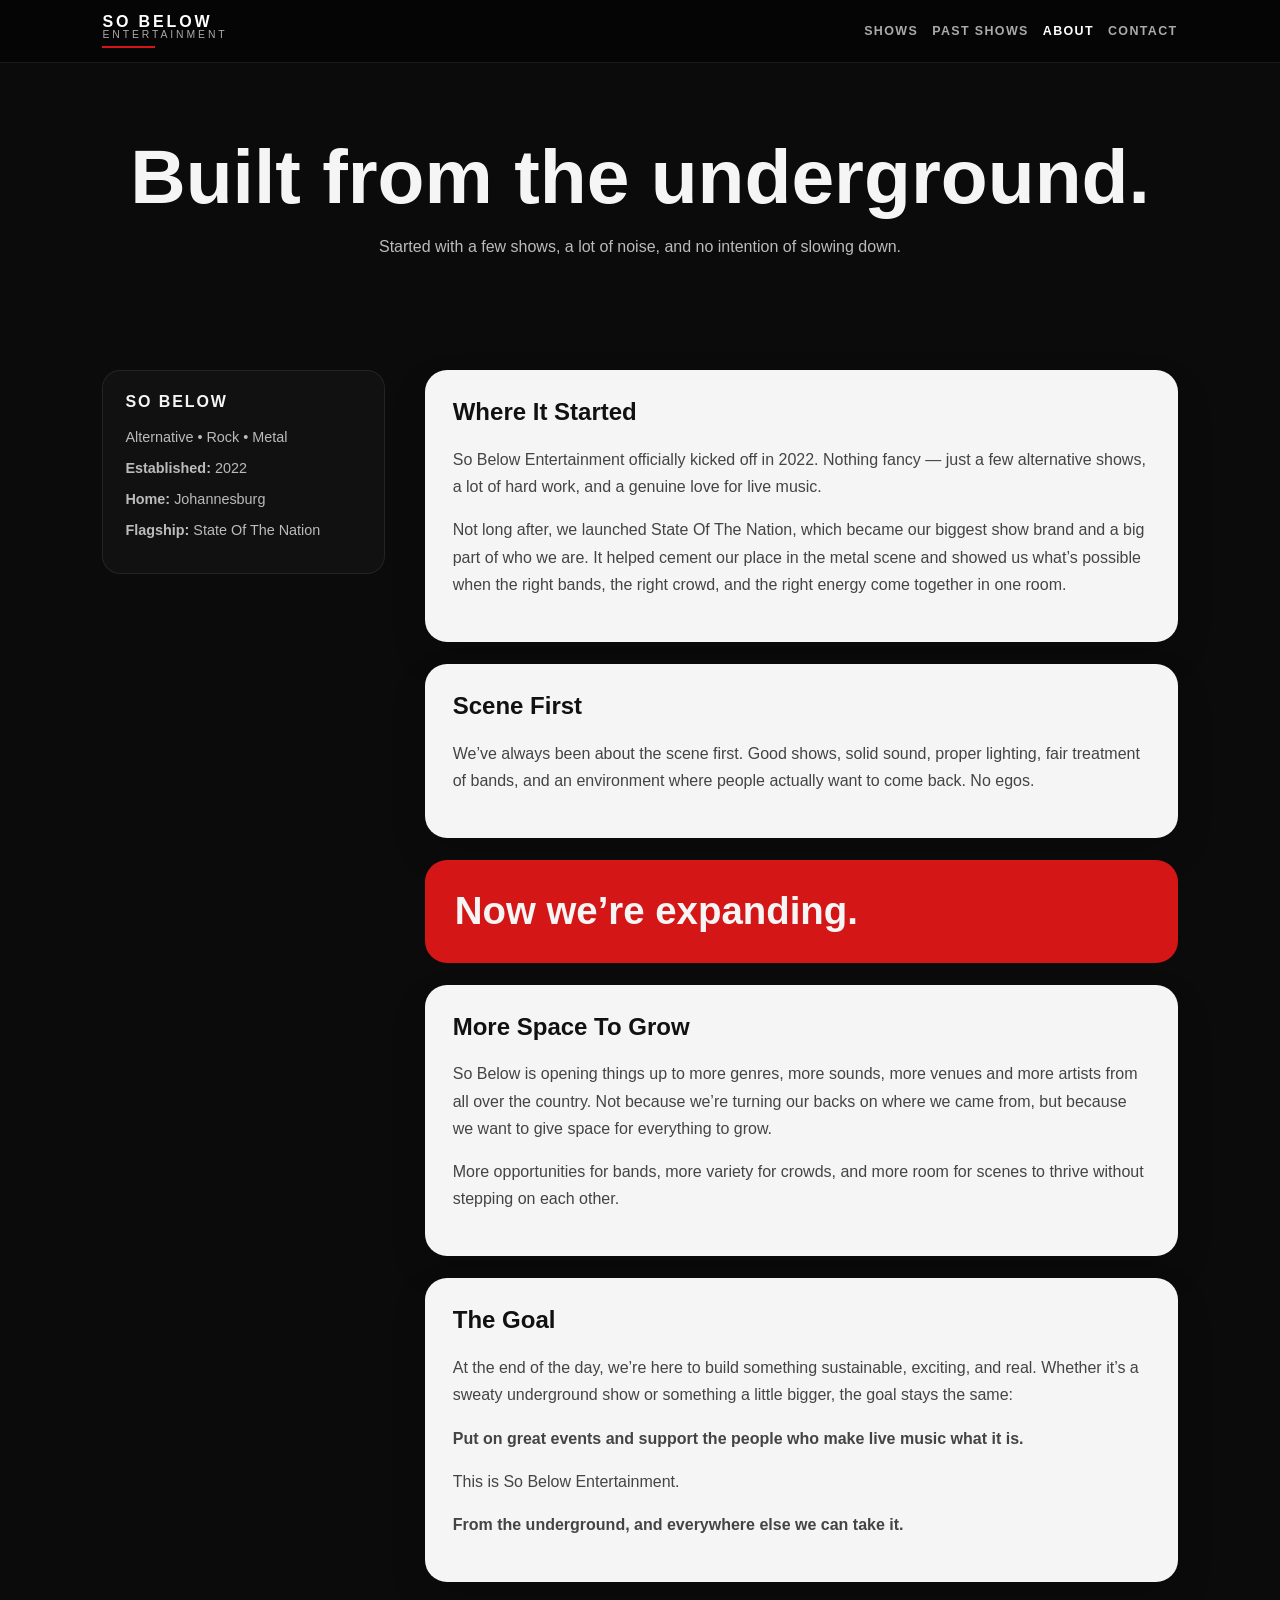
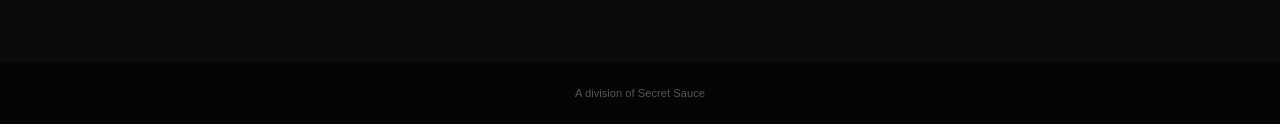
==== commit a78fb6da: "Update about.html" ====
--- a/about.html
+++ b/about.html
@@ -1,334 +1,331 @@
 <!DOCTYPE html>
 <html lang="en">
 <head>
-  <meta charset="UTF-8" />
-  <meta name="viewport" content="width=device-width, initial-scale=1.0" />
-  <title>About | So Below Entertainment</title>
-
-  <style>
-    * {
-      margin: 0;
-      padding: 0;
-      box-sizing: border-box;
-    }
-
-    body {
-      font-family: Arial, sans-serif;
-      background: #050505;
-      color: #f5f5f5;
-      line-height: 1.6;
-    }
-
-    a {
-      color: inherit;
-      text-decoration: none;
-    }
-
-    header {
-      position: sticky;
-      top: 0;
-      z-index: 1000;
-      background: rgba(0, 0, 0, 0.92);
-      border-bottom: 1px solid #222;
-      padding: 14px 20px;
-    }
-
-    .nav-wrap {
-      max-width: 1200px;
-      margin: auto;
-      display: flex;
-      align-items: center;
-      justify-content: space-between;
-      gap: 20px;
-    }
-
-    .logo {
-      font-weight: 900;
-      text-transform: uppercase;
-      letter-spacing: 2px;
-      font-size: 18px;
-      color: #fff;
-    }
-
-    nav {
-      display: flex;
-      gap: 14px;
-      flex-wrap: wrap;
-      justify-content: flex-end;
-    }
-
-    nav a {
-      font-size: 13px;
-      text-transform: uppercase;
-      letter-spacing: 1px;
-      color: #ccc;
-      transition: 0.2s ease;
-    }
-
-    nav a:hover,
-    nav a.active {
-      color: #ff2a2a;
-    }
-
-    .hero {
-      min-height: 55vh;
-      padding: 90px 20px 60px;
-      display: flex;
-      align-items: center;
-      justify-content: center;
-      text-align: center;
-      background:
-        linear-gradient(rgba(0,0,0,0.65), rgba(0,0,0,0.92)),
-        radial-gradient(circle at center, #3a0000, #050505 65%);
-    }
-
-    .hero-content {
-      max-width: 900px;
-    }
-
-    .eyebrow {
-      color: #ff2a2a;
-      text-transform: uppercase;
-      letter-spacing: 3px;
-      font-size: 13px;
-      font-weight: bold;
-      margin-bottom: 14px;
-    }
-
-    h1 {
-      font-size: clamp(42px, 8vw, 92px);
-      line-height: 0.95;
-      text-transform: uppercase;
-      margin-bottom: 22px;
-    }
-
-    .hero p {
-      max-width: 720px;
-      margin: auto;
-      color: #d0d0d0;
-      font-size: 18px;
-    }
-
-    .section {
-      max-width: 1100px;
-      margin: auto;
-      padding: 70px 20px;
-    }
-
-    .about-text {
-      font-size: 17px;
-      color: #d0d0d0;
-      margin-bottom: 26px;
-    }
-
-    .about-text strong {
-      color: #fff;
-    }
-
-    .divider {
-      height: 1px;
-      background: #222;
-      margin: 50px 0;
-    }
-
-    .pillars {
-      display: grid;
-      grid-template-columns: repeat(3, 1fr);
-      gap: 24px;
-      margin-top: 30px;
-    }
-
-    .pillar {
-      background: #101010;
-      border: 1px solid #242424;
-      border-radius: 18px;
-      padding: 24px;
-      transition: 0.25s ease;
-    }
-
-    .pillar:hover {
-      transform: translateY(-6px);
-      border-color: #ff2a2a;
-      box-shadow: 0 0 30px rgba(255, 42, 42, 0.14);
-    }
-
-    .pillar h3 {
-      text-transform: uppercase;
-      margin-bottom: 12px;
-      font-size: 20px;
-    }
-
-    .pillar p {
-      color: #bdbdbd;
-      font-size: 14px;
-    }
-
-    .cta {
-      text-align: center;
-      padding: 70px 20px;
-      background: linear-gradient(180deg, #050505, #120000);
-    }
-
-    .cta h2 {
-      text-transform: uppercase;
-      font-size: clamp(28px, 5vw, 56px);
-      margin-bottom: 16px;
-    }
-
-    .cta p {
-      color: #cfcfcf;
-      margin-bottom: 26px;
-    }
-
-    .button {
-      display: inline-block;
-      background: #ff2a2a;
-      color: #fff;
-      padding: 14px 26px;
-      border-radius: 999px;
-      text-transform: uppercase;
-      font-weight: bold;
-      letter-spacing: 1px;
-      transition: 0.2s ease;
-    }
-
-    .button:hover {
-      background: #fff;
-      color: #000;
-    }
-
-    footer {
-      border-top: 1px solid #222;
-      padding: 28px 20px;
-      text-align: center;
-      color: #777;
-      font-size: 13px;
-      background: #050505;
-    }
-
-    @media (max-width: 900px) {
-      .pillars {
-        grid-template-columns: 1fr;
-      }
-    }
-
-    @media (max-width: 650px) {
-      header {
-        padding: 12px 10px;
-      }
-
-      .nav-wrap {
-        flex-direction: column;
-        gap: 10px;
-      }
-
-      .logo {
-        font-size: 15px;
-      }
-
-      nav {
-        width: 100%;
-        justify-content: center;
-        gap: 10px;
-      }
-
-      nav a {
-        font-size: 11px;
-      }
-
-      .hero {
-        padding-top: 55px;
-      }
-
-      .section {
-        padding: 50px 16px;
-      }
-    }
-  </style>
+<meta charset="UTF-8">
+<meta name="viewport" content="width=device-width, initial-scale=1.0">
+<title>About | So Below Entertainment</title>
+
+<meta name="description" content="So Below Entertainment is a Johannesburg-based live music promoter focused on alternative, rock and metal events.">
+
+<link rel="icon" type="image/png" sizes="32x32" href="favicon-32x32.png">
+
+<style>
+* { box-sizing: border-box; }
+
+body {
+  margin: 0;
+  font-family: Arial, Helvetica, sans-serif;
+  background: #0b0b0b;
+  color: #f5f5f5;
+}
+
+/* NAV */
+.nav {
+  position: fixed;
+  top: 0;
+  width: 100%;
+  padding: 14px 8%;
+  display: flex;
+  justify-content: space-between;
+  align-items: center;
+  background: rgba(5,5,5,0.86);
+  backdrop-filter: blur(12px);
+  border-bottom: 1px solid rgba(255,255,255,0.08);
+  z-index: 100;
+}
+
+.brand {
+  display: flex;
+  flex-direction: column;
+  line-height: 1;
+  cursor: pointer;
+  color: white;
+  flex-shrink: 0;
+}
+
+.brand .so {
+  font-size: 1rem;
+  letter-spacing: 0.18em;
+  font-weight: 900;
+}
+
+.brand .ent {
+  font-size: 0.65rem;
+  letter-spacing: 0.28em;
+  color: #aaa;
+}
+
+.brand::after {
+  content: "";
+  margin-top: 6px;
+  width: 42%;
+  height: 2px;
+  background: #d51616;
+}
+
+.nav nav {
+  display: flex;
+  gap: 14px;
+  flex-wrap: nowrap;
+  align-items: center;
+}
+
+.nav a {
+  position: relative;
+  color: #aaa;
+  text-decoration: none;
+  font-size: 0.78rem;
+  letter-spacing: 0.11em;
+  text-transform: uppercase;
+  font-weight: 800;
+  white-space: nowrap;
+}
+
+.nav a:hover,
+.nav a.active {
+  color: white;
+}
+
+/* HERO */
+.hero {
+  padding: 140px 8% 60px;
+  text-align: center;
+}
+
+.hero h1 {
+  font-size: clamp(2.8rem, 6vw, 5rem);
+  margin: 0 0 20px;
+  line-height: 0.95;
+}
+
+.hero p {
+  max-width: 720px;
+  margin: auto;
+  color: #bbb;
+  line-height: 1.7;
+}
+
+/* CONTENT */
+.wrap {
+  padding: 50px 8% 80px;
+  display: grid;
+  grid-template-columns: 0.75fr 2fr;
+  gap: 40px;
+}
+
+/* SIDE BLOCK */
+.side {
+  background: #111;
+  padding: 22px;
+  border-radius: 18px;
+  border: 1px solid rgba(255,255,255,0.08);
+  height: fit-content;
+  position: sticky;
+  top: 110px;
+}
+
+.side h3 {
+  margin-top: 0;
+  font-size: 1rem;
+  letter-spacing: 0.12em;
+  text-transform: uppercase;
+}
+
+.side p {
+  color: #bbb;
+  font-size: 0.9rem;
+  line-height: 1.45;
+  margin: 10px 0;
+}
+
+/* MAIN CONTENT */
+.content {
+  display: grid;
+  gap: 22px;
+}
+
+.card {
+  background: #f5f5f5;
+  color: #111;
+  padding: 28px;
+  border-radius: 22px;
+  box-shadow: 0 16px 35px rgba(0,0,0,0.16);
+}
+
+.card h2 {
+  margin-top: 0;
+}
+
+.card p {
+  color: #444;
+  line-height: 1.7;
+}
+
+.statement {
+  background: #d51616;
+  padding: 30px;
+  border-radius: 22px;
+  font-size: clamp(1.6rem, 3vw, 2.6rem);
+  font-weight: 900;
+  line-height: 1.1;
+}
+
+/* FOOTER */
+.footer {
+  padding: 25px;
+  background: #050505;
+  text-align: center;
+}
+
+.secret {
+  font-size: 0.7rem;
+  color: #555;
+}
+
+/* MOBILE */
+@media(max-width:850px){
+
+  .nav {
+    position: sticky;
+    top: 0;
+    padding: 12px 4%;
+    gap: 10px;
+    flex-direction: column;
+  }
+
+  .brand {
+    align-items: center;
+  }
+
+  .brand .so {
+    font-size: 0.9rem;
+  }
+
+  .brand .ent {
+    font-size: 0.55rem;
+  }
+
+  .brand::after {
+    width: 60%;
+  }
+
+  .nav nav {
+    width: 100%;
+    justify-content: center;
+    gap: 10px;
+    flex-wrap: nowrap;
+  }
+
+  .nav a {
+    font-size: 0.62rem;
+    letter-spacing: 0.06em;
+  }
+
+  .hero {
+    padding: 35px 6% 40px;
+  }
+
+  .wrap {
+    grid-template-columns: 1fr;
+    padding: 35px 5% 60px;
+  }
+
+  .side {
+    position: static;
+  }
+
+  .card {
+    padding: 22px;
+  }
+}
+</style>
 </head>
 
 <body>
 
-  <header>
-    <div class="nav-wrap">
-      <a class="logo" href="index.html">So Below</a>
-
-      <nav>
-        <a href="index.html">Home</a>
-        <a href="shows.html">Shows</a>
-        <a href="past-shows.html">Past Shows</a>
-        <a class="active" href="about.html">About</a>
-        <a href="contact.html">Contact</a>
-      </nav>
-    </div>
-  </header>
-
-  <main>
-
-    <section class="hero">
-      <div class="hero-content">
-        <div class="eyebrow">Who We Are</div>
-        <h1>About So Below</h1>
-        <p>
-          A collective built for loud rooms, heavier lineups, and nights that don’t behave.
-        </p>
-      </div>
-    </section>
-
-    <section class="section">
-
-      <p class="about-text">
-        <strong>So Below Entertainment</strong> is an independent event collective based in Johannesburg, focused on building real, high-energy live music experiences.
-      </p>
-
-      <p class="about-text">
-        We work with local artists across metal, alternative, acoustic, and everything in between, putting together shows that actually feel alive. No copy-paste lineups, no safe curation. Just properly put together nights that hit hard.
-      </p>
-
-      <p class="about-text">
-        From intimate acoustic sets to full-scale multi-stage metal events, every show is built with intention. Sound, lighting, flow, lineup pacing, all of it matters.
-      </p>
-
-      <div class="divider"></div>
-
-      <div class="pillars">
-
-        <div class="pillar">
-          <h3>Real Lineups</h3>
-          <p>
-            Carefully built bills that make sense musically and energetically. Not just throwing bands together and hoping it works.
-          </p>
-        </div>
-
-        <div class="pillar">
-          <h3>Proper Production</h3>
-          <p>
-            Clean sound, tight stage management, and attention to detail. Because a good band still sounds bad on a bad setup.
-          </p>
-        </div>
-
-        <div class="pillar">
-          <h3>Actual Community</h3>
-          <p>
-            Supporting artists, connecting crowds, and growing something sustainable instead of chasing one-off hype.
-          </p>
-        </div>
-
-      </div>
-
-    </section>
-
-    <section class="cta">
-      <h2>Be Part Of It</h2>
-      <p>If you’re a band, venue, or just want in on the chaos, let’s talk.</p>
-      <a class="button" href="contact.html">Get In Touch</a>
-    </section>
-
-  </main>
-
-  <footer>
-    © 2026 So Below Entertainment. Built for loud rooms and questionable life choices.
-  </footer>
+<header class="nav">
+  <div class="brand" onclick="location.href='index.html'">
+    <span class="so">SO BELOW</span>
+    <span class="ent">ENTERTAINMENT</span>
+  </div>
+
+  <nav>
+    <a href="shows.html">Shows</a>
+    <a href="past-shows.html">Past Shows</a>
+    <a href="about.html" class="active">About</a>
+    <a href="contact.html">Contact</a>
+  </nav>
+</header>
+
+<section class="hero">
+  <h1>Built from the underground.</h1>
+  <p>
+    Started with a few shows, a lot of noise, and no intention of slowing down.
+  </p>
+</section>
+
+<main class="wrap">
+
+  <aside class="side">
+    <h3>So Below</h3>
+    <p>Alternative • Rock • Metal</p>
+    <p><strong>Established:</strong> 2022</p>
+    <p><strong>Home:</strong> Johannesburg</p>
+    <p><strong>Flagship:</strong> State Of The Nation</p>
+  </aside>
+
+  <section class="content">
+
+    <div class="card">
+      <h2>Where It Started</h2>
+      <p>
+        So Below Entertainment officially kicked off in 2022. Nothing fancy — just a few alternative shows, a lot of hard work, and a genuine love for live music.
+      </p>
+      <p>
+        Not long after, we launched State Of The Nation, which became our biggest show brand and a big part of who we are. It helped cement our place in the metal scene and showed us what’s possible when the right bands, the right crowd, and the right energy come together in one room.
+      </p>
+    </div>
+
+    <div class="card">
+      <h2>Scene First</h2>
+      <p>
+        We’ve always been about the scene first. Good shows, solid sound, proper lighting, fair treatment of bands, and an environment where people actually want to come back. No egos.
+      </p>
+    </div>
+
+    <div class="statement">
+      Now we’re expanding.
+    </div>
+
+    <div class="card">
+      <h2>More Space To Grow</h2>
+      <p>
+        So Below is opening things up to more genres, more sounds, more venues and more artists from all over the country.
+        Not because we’re turning our backs on where we came from, but because we want to give space for everything to grow.
+      </p>
+      <p>
+        More opportunities for bands, more variety for crowds, and more room for scenes to thrive without stepping on each other.
+      </p>
+    </div>
+
+    <div class="card">
+      <h2>The Goal</h2>
+      <p>
+        At the end of the day, we’re here to build something sustainable, exciting, and real.
+        Whether it’s a sweaty underground show or something a little bigger, the goal stays the same:
+      </p>
+      <p><strong>Put on great events and support the people who make live music what it is.</strong></p>
+      <p>This is So Below Entertainment.</p>
+      <p><strong>From the underground, and everywhere else we can take it.</strong></p>
+    </div>
+
+  </section>
+
+</main>
+
+<footer class="footer">
+  <div class="secret">A division of Secret Sauce</div>
+</footer>
 
 </body>
 </html>
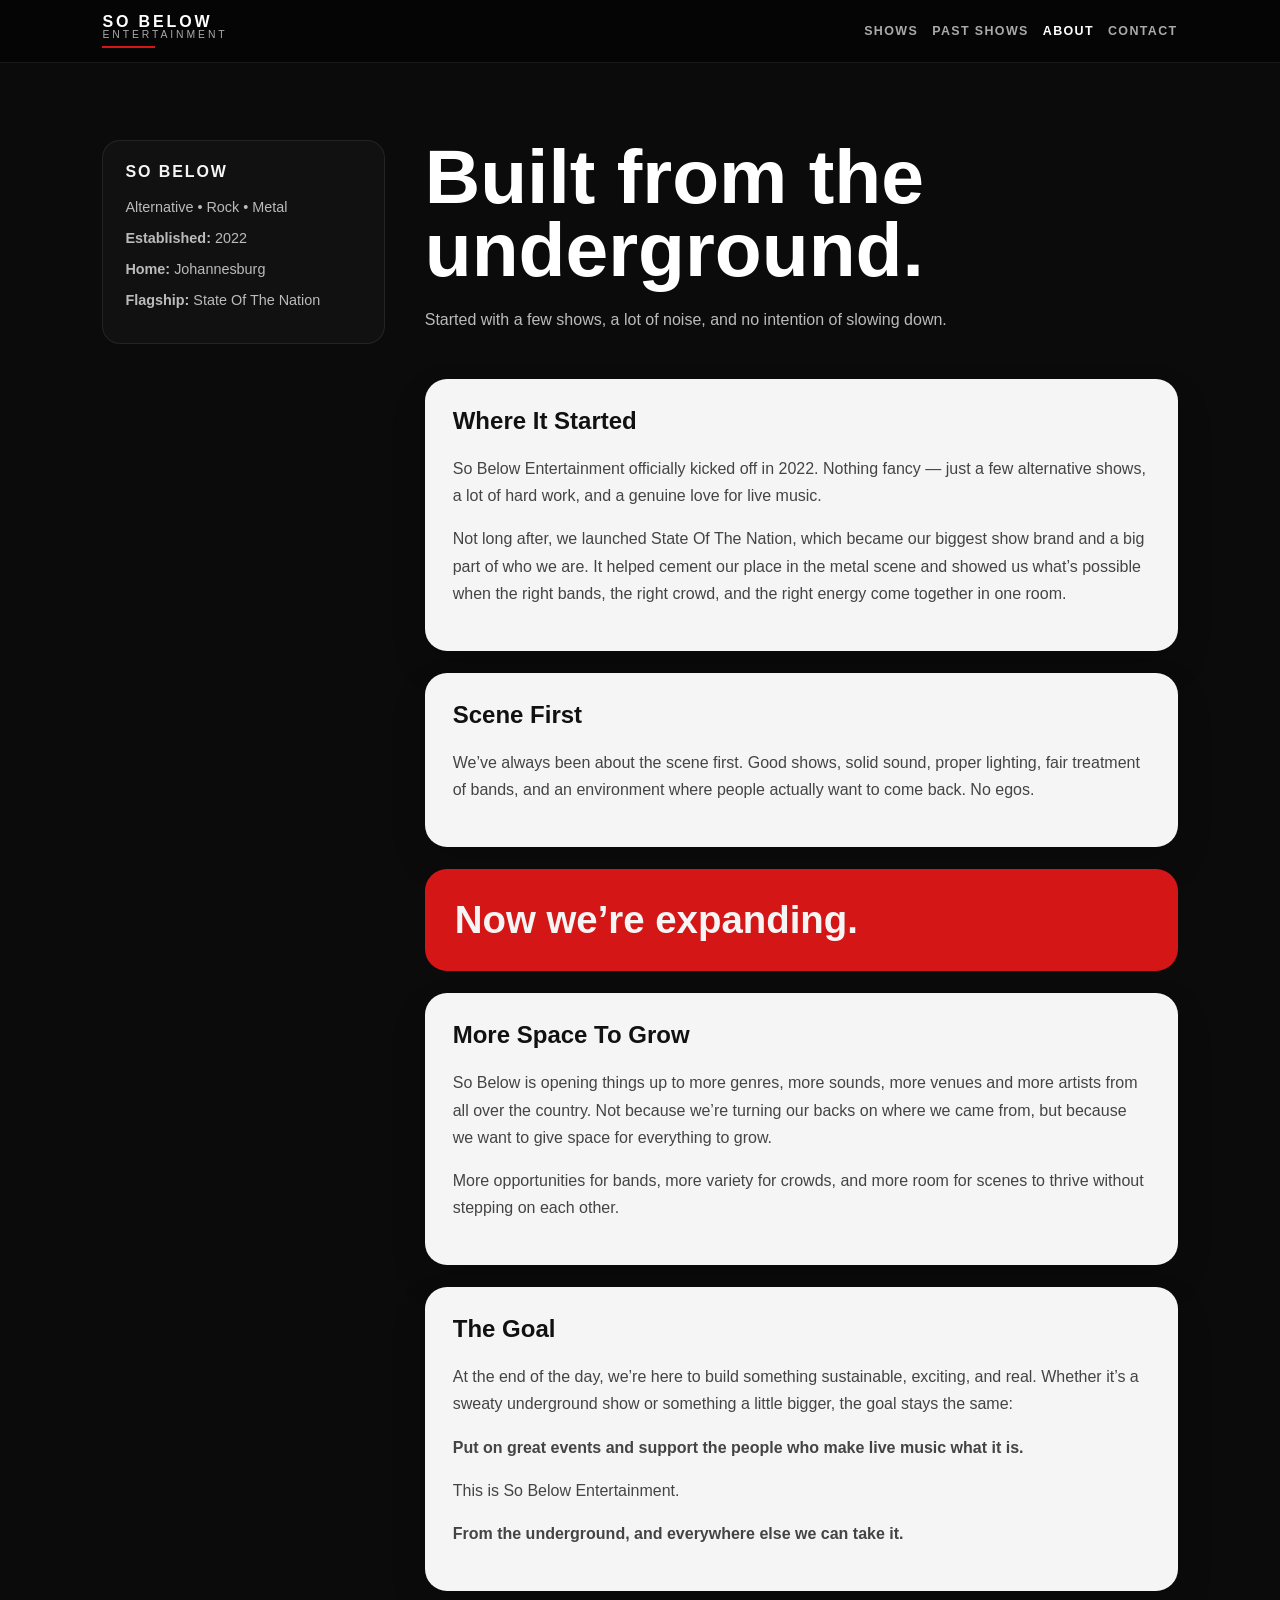
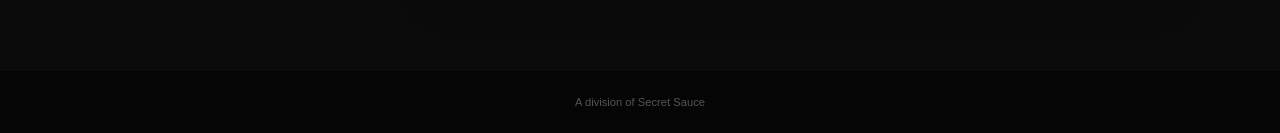
==== commit f15e8db9: "Update about.html" ====
--- a/about.html
+++ b/about.html
@@ -86,28 +86,9 @@
   color: white;
 }
 
-/* HERO */
-.hero {
-  padding: 140px 8% 60px;
-  text-align: center;
-}
-
-.hero h1 {
-  font-size: clamp(2.8rem, 6vw, 5rem);
-  margin: 0 0 20px;
-  line-height: 0.95;
-}
-
-.hero p {
-  max-width: 720px;
-  margin: auto;
-  color: #bbb;
-  line-height: 1.7;
-}
-
 /* CONTENT */
 .wrap {
-  padding: 50px 8% 80px;
+  padding: 140px 8% 80px;
   display: grid;
   grid-template-columns: 0.75fr 2fr;
   gap: 40px;
@@ -144,6 +125,23 @@
   gap: 22px;
 }
 
+.about-heading {
+  color: white;
+  margin-bottom: 8px;
+}
+
+.about-heading h1 {
+  font-size: clamp(2.8rem, 6vw, 5rem);
+  margin: 0 0 20px;
+  line-height: 0.95;
+}
+
+.about-heading p {
+  max-width: 720px;
+  color: #bbb;
+  line-height: 1.7;
+}
+
 .card {
   background: #f5f5f5;
   color: #111;
@@ -221,13 +219,17 @@
     letter-spacing: 0.06em;
   }
 
-  .hero {
-    padding: 35px 6% 40px;
-  }
-
   .wrap {
     grid-template-columns: 1fr;
     padding: 35px 5% 60px;
+  }
+
+  .about-heading {
+    text-align: center;
+  }
+
+  .about-heading p {
+    margin: auto;
   }
 
   .side {
@@ -257,13 +259,6 @@
   </nav>
 </header>
 
-<section class="hero">
-  <h1>Built from the underground.</h1>
-  <p>
-    Started with a few shows, a lot of noise, and no intention of slowing down.
-  </p>
-</section>
-
 <main class="wrap">
 
   <aside class="side">
@@ -276,6 +271,13 @@
 
   <section class="content">
 
+    <div class="about-heading">
+      <h1>Built from the underground.</h1>
+      <p>
+        Started with a few shows, a lot of noise, and no intention of slowing down.
+      </p>
+    </div>
+
     <div class="card">
       <h2>Where It Started</h2>
       <p>
